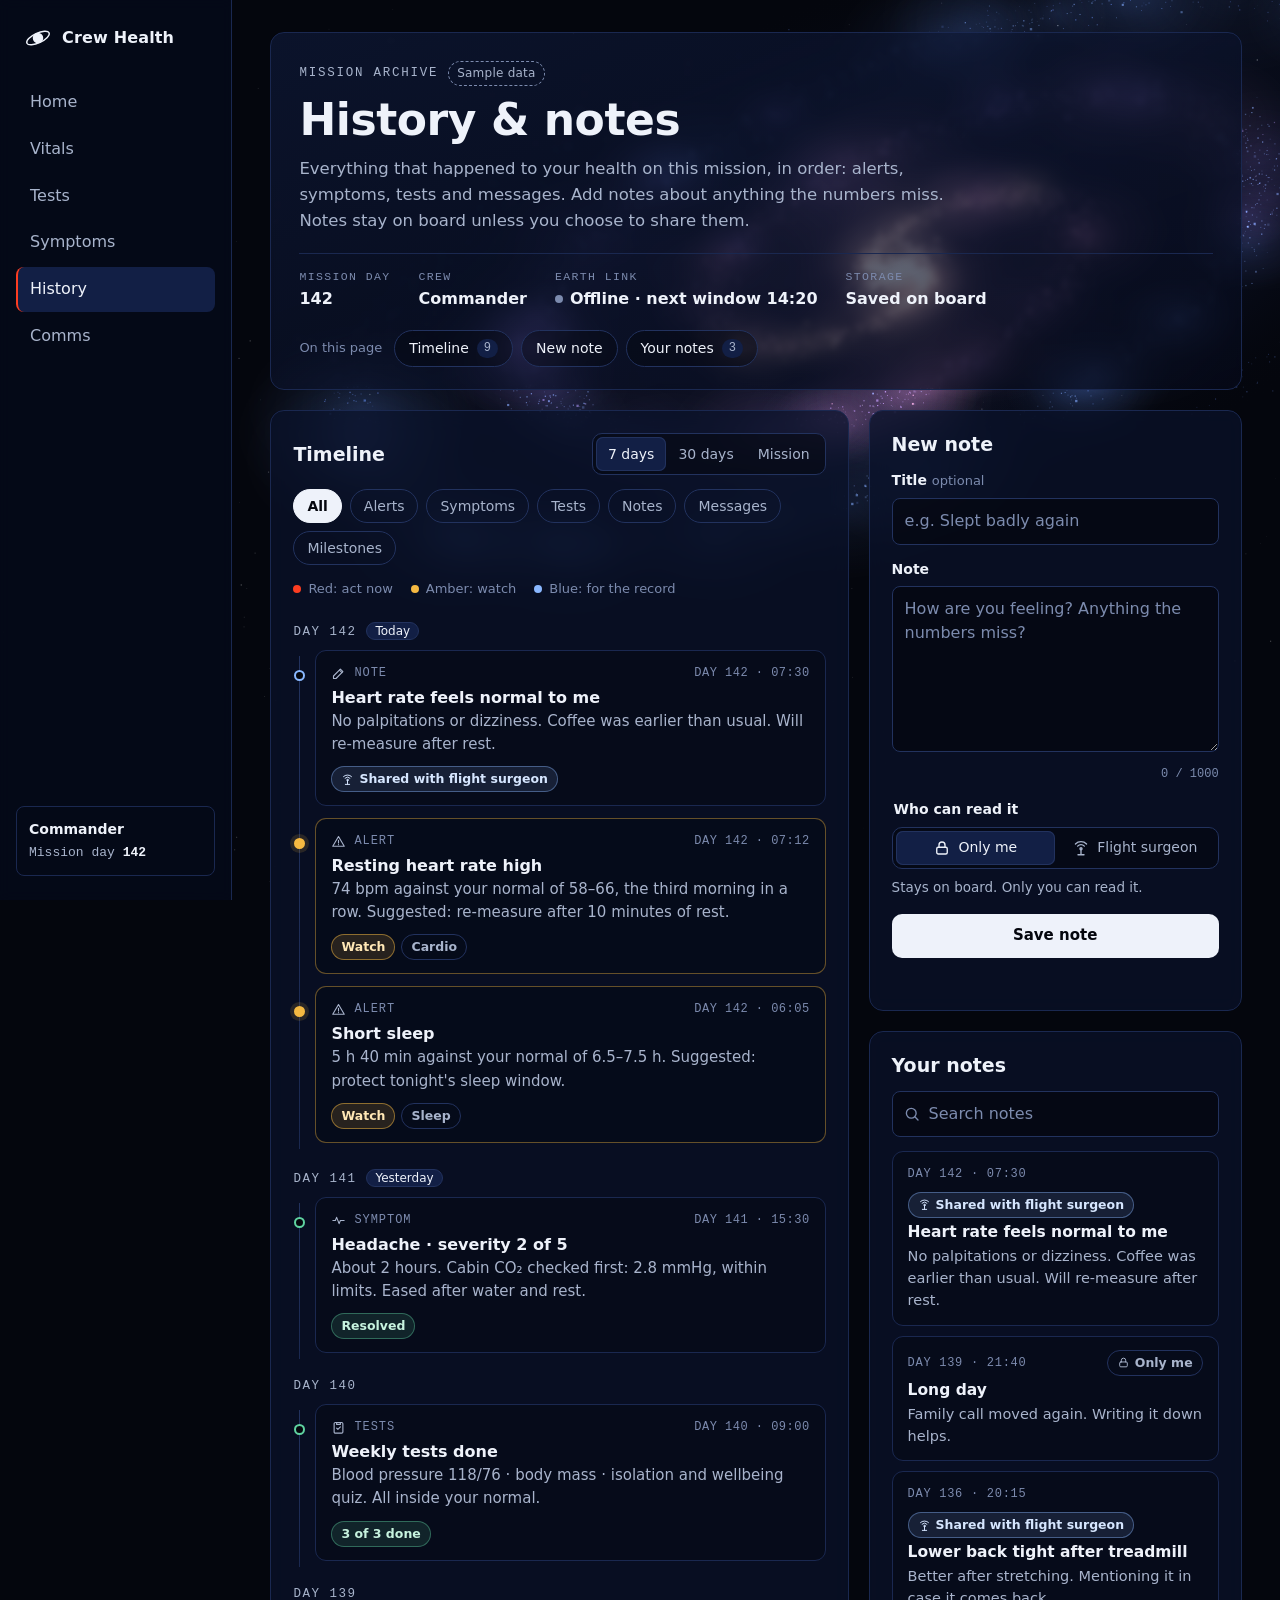
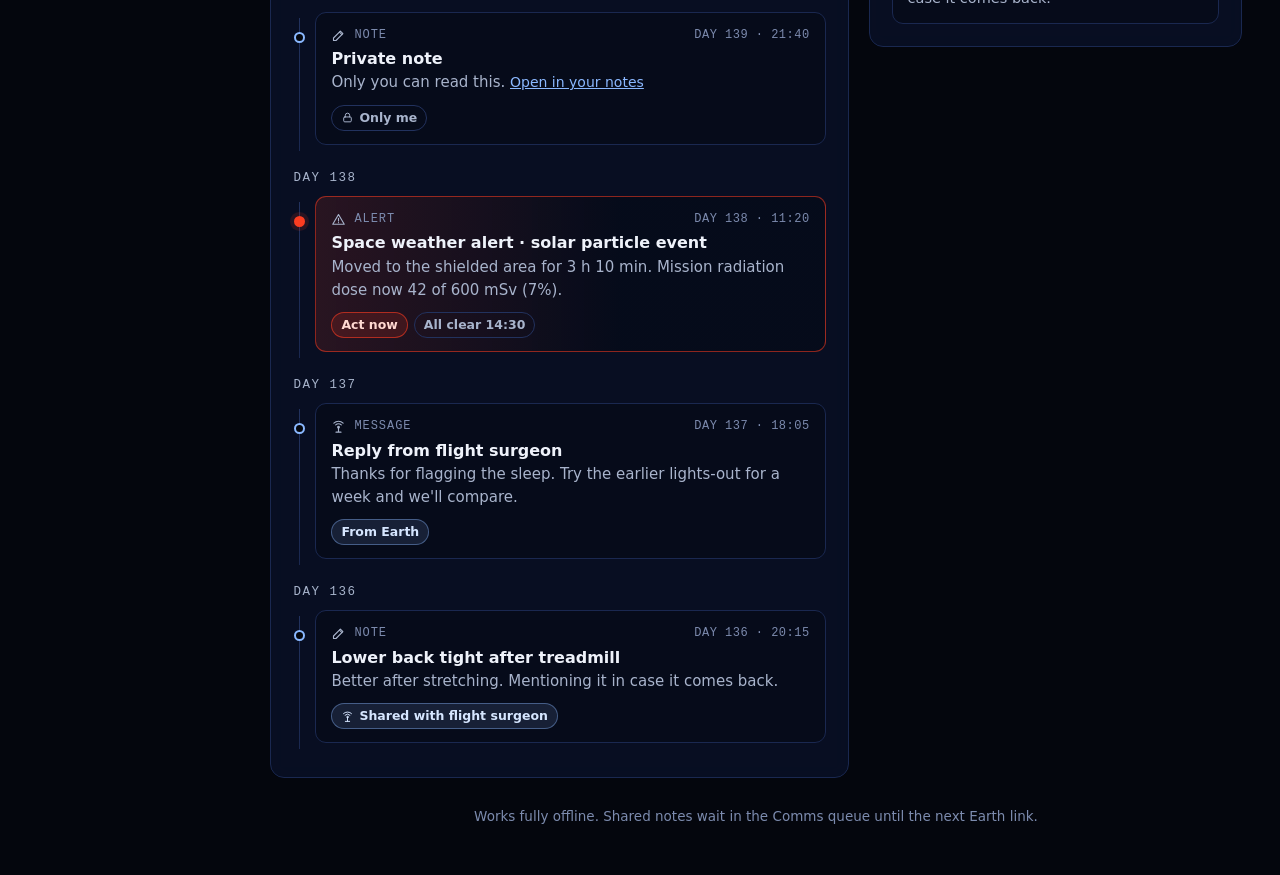
==== history.html @ 545f8b25 "Add History & Notes page with animated galaxy background - history.html/css/js: timeline grouped by " ====
<!doctype html>
<html lang="en">
<head>
  <meta charset="utf-8">
  <meta name="viewport" content="width=device-width, initial-scale=1">
  <title>History &amp; Notes · Crew Health</title>
  <meta name="description" content="Mission archive of alerts, symptoms, tests, messages and personal notes for one crew member.">
  <link rel="stylesheet" href="global.css">
  <link rel="stylesheet" href="history.css">
</head>
<body>
  <a class="skip-link" href="#main">Skip to content</a>

  <div class="shell">
    <!-- Side menu: matches the wireframe's left menu on every screen -->
    <aside class="sidebar" aria-label="App">
      <a class="brand" href="#" aria-label="Crew Health home">
        <span class="brand-mark" aria-hidden="true">
          <svg viewBox="0 0 32 32" width="28" height="28"><circle cx="16" cy="16" r="6" fill="currentColor"/><ellipse cx="16" cy="16" rx="14" ry="5.5" fill="none" stroke="currentColor" stroke-width="1.6" transform="rotate(-25 16 16)"/></svg>
        </span>
        <span class="brand-text">Crew Health</span>
      </a>
      <nav class="app-nav" aria-label="Main">
        <ul>
          <li><a href="#">Home</a></li>
          <li><a href="#">Vitals</a></li>
          <li><a href="#">Tests</a></li>
          <li><a href="#">Symptoms</a></li>
          <li><a href="#" aria-current="page">History</a></li>
          <li><a href="#">Comms</a></li>
        </ul>
      </nav>
      <div class="crew-card">
        <span class="crew-role">Commander</span>
        <span class="crew-day">Mission day <strong>142</strong></span>
      </div>
    </aside>

    <main id="main" class="main" tabindex="-1">
      <!-- Header -->
      <header class="hero">
        <p class="eyebrow">Mission archive <span class="sample-tag" title="Entries are examples until the NASA dataset is loaded">Sample data</span></p>
        <h1>History &amp; notes</h1>
        <p class="intro">Everything that happened to your health on this mission, in order: alerts, symptoms, tests and messages. Add notes about anything the numbers miss. Notes stay on board unless you choose to share them.</p>

        <dl class="mission-strip">
          <div><dt>Mission day</dt><dd>142</dd></div>
          <div><dt>Crew</dt><dd>Commander</dd></div>
          <div><dt>Earth link</dt><dd><span class="dot dot-off" aria-hidden="true"></span>Offline · next window 14:20</dd></div>
          <div><dt>Storage</dt><dd>Saved on board</dd></div>
        </dl>

        <nav class="toc" aria-label="On this page">
          <span class="toc-label">On this page</span>
          <a href="#timeline">Timeline <span class="count" id="toc-timeline-count">0</span></a>
          <a href="#new-note">New note</a>
          <a href="#notes">Your notes <span class="count" id="toc-notes-count">0</span></a>
        </nav>
      </header>

      <div class="layout">
        <!-- Timeline -->
        <section id="timeline" class="panel timeline-panel" aria-labelledby="timeline-title">
          <div class="panel-head">
            <h2 id="timeline-title">Timeline</h2>
            <div class="segmented" role="group" aria-label="Time range">
              <button type="button" data-range="7" aria-pressed="true">7 days</button>
              <button type="button" data-range="30" aria-pressed="false">30 days</button>
              <button type="button" data-range="all" aria-pressed="false">Mission</button>
            </div>
          </div>

          <div class="filters" role="group" aria-label="Show entry types">
            <button type="button" class="chip" data-type="all" aria-pressed="true">All</button>
            <button type="button" class="chip" data-type="alert" aria-pressed="false">Alerts</button>
            <button type="button" class="chip" data-type="symptom" aria-pressed="false">Symptoms</button>
            <button type="button" class="chip" data-type="test" aria-pressed="false">Tests</button>
            <button type="button" class="chip" data-type="note" aria-pressed="false">Notes</button>
            <button type="button" class="chip" data-type="message" aria-pressed="false">Messages</button>
            <button type="button" class="chip" data-type="milestone" aria-pressed="false">Milestones</button>
          </div>

          <p class="legend">
            <span><span class="dot dot-act" aria-hidden="true"></span>Red: act now</span>
            <span><span class="dot dot-watch" aria-hidden="true"></span>Amber: watch</span>
            <span><span class="dot dot-calm" aria-hidden="true"></span>Blue: for the record</span>
          </p>

          <p class="sr-only" aria-live="polite" id="timeline-status"></p>
          <div id="timeline-list" class="timeline"></div>
        </section>

        <div class="side-col">
          <!-- New note -->
          <section id="new-note" class="panel composer" aria-labelledby="new-note-title">
            <h2 id="new-note-title">New note</h2>
            <form id="note-form" novalidate>
              <label for="note-title" class="field-label">Title <span class="optional">optional</span></label>
              <input id="note-title" name="title" type="text" maxlength="80" autocomplete="off" placeholder="e.g. Slept badly again">

              <label for="note-body" class="field-label">Note</label>
              <textarea id="note-body" name="body" rows="6" maxlength="1000" required aria-describedby="note-count note-error" placeholder="How are you feeling? Anything the numbers miss?"></textarea>
              <div class="field-foot">
                <span id="note-error" class="field-error" role="alert"></span>
                <span id="note-count" class="char-count">0 / 1000</span>
              </div>

              <fieldset class="visibility">
                <legend class="field-label">Who can read it</legend>
                <div class="segmented segmented-wide">
                  <input type="radio" id="vis-private" name="vis" value="private" checked>
                  <label for="vis-private"><svg class="ico" aria-hidden="true" viewBox="0 0 24 24"><rect x="5" y="11" width="14" height="9" rx="2"/><path d="M8 11V8a4 4 0 0 1 8 0v3"/></svg>Only me</label>
                  <input type="radio" id="vis-surgeon" name="vis" value="surgeon">
                  <label for="vis-surgeon"><svg class="ico" aria-hidden="true" viewBox="0 0 24 24"><path d="M12 13v8M8 21h8"/><path d="M7.5 9.5a6.4 6.4 0 0 1 9 0M4.6 6.6a10.5 10.5 0 0 1 14.8 0"/><circle cx="12" cy="13" r="1.4"/></svg>Flight surgeon</label>
                </div>
                <p id="vis-help" class="help">Stays on board. Only you can read it.</p>
              </fieldset>

              <button type="submit" class="btn-primary">Save note</button>
              <p id="save-status" class="save-status" role="status" aria-live="polite"></p>
            </form>
          </section>

          <!-- Notes list -->
          <section id="notes" class="panel notes-panel" aria-labelledby="notes-title">
            <div class="panel-head">
              <h2 id="notes-title">Your notes</h2>
            </div>
            <label for="note-search" class="sr-only">Search notes</label>
            <div class="search">
              <svg class="ico" aria-hidden="true" viewBox="0 0 24 24"><circle cx="11" cy="11" r="6.5"/><path d="m20 20-4.2-4.2"/></svg>
              <input id="note-search" type="search" placeholder="Search notes" autocomplete="off">
            </div>
            <ul id="notes-list" class="notes-list"></ul>
          </section>
        </div>
      </div>

      <footer class="page-foot">
        <p>Works fully offline. Shared notes wait in the Comms queue until the next Earth link.</p>
      </footer>
    </main>
  </div>

  <script src="space-bg.js"></script>
  <script src="history.js"></script>
</body>
</html>
---- history.css ----
/* History & Notes — Crew Health Monitor
   Deep-space palette. Red = act now, amber = watch (team rule). System fonts so it works offline. */

:root {
  --bg: #04060d;
  --navy: #0a1230;
  --panel: #0d1734;
  --panel-2: #121f45;
  --line: #22325e;
  --line-soft: #1a2850;
  --text: #eef2fa;
  --muted: #a8b4cc;
  --faint: #7c8bae;
  --red: #fc3d21;
  --red-soft: rgba(252, 61, 33, 0.14);
  --amber: #f5b942;
  --amber-soft: rgba(245, 185, 66, 0.14);
  --green: #5fd3a1;
  --green-soft: rgba(95, 211, 161, 0.13);
  --blue: #8ab8ff;
  --blue-soft: rgba(138, 184, 255, 0.13);
  --focus: #ffffff;
  --radius: 14px;
  --radius-sm: 8px;
  --font: system-ui, -apple-system, "Segoe UI", Roboto, "Helvetica Neue", Arial, sans-serif;
  --mono: ui-monospace, "Cascadia Mono", "SF Mono", Menlo, Consolas, monospace;
  color-scheme: dark;
}

*, *::before, *::after { box-sizing: border-box; }

html { scroll-behavior: smooth; }
@media (prefers-reduced-motion: reduce) {
  html { scroll-behavior: auto; }
  *, *::before, *::after { transition: none !important; animation: none !important; }
}

body {
  margin: 0;
  background: var(--bg);
  color: var(--text);
  font-family: var(--font);
  font-size: 16px;
  line-height: 1.55;
  -webkit-font-smoothing: antialiased;
  min-height: 100vh;
}

/* Star field: fixed, faint, behind everything */
body::before {
  content: "";
  position: fixed;
  inset: 0;
  z-index: -1;
  pointer-events: none;
  background-image:
    radial-gradient(1px 1px at 12% 18%, rgba(255,255,255,.55), transparent 60%),
    radial-gradient(1px 1px at 28% 72%, rgba(255,255,255,.35), transparent 60%),
    radial-gradient(1.4px 1.4px at 44% 34%, rgba(255,255,255,.5), transparent 60%),
    radial-gradient(1px 1px at 61% 82%, rgba(255,255,255,.3), transparent 60%),
    radial-gradient(1px 1px at 73% 12%, rgba(255,255,255,.45), transparent 60%),
    radial-gradient(1.2px 1.2px at 86% 56%, rgba(255,255,255,.4), transparent 60%),
    radial-gradient(1px 1px at 93% 88%, rgba(255,255,255,.3), transparent 60%),
    radial-gradient(1px 1px at 6% 92%, rgba(255,255,255,.3), transparent 60%),
    radial-gradient(1200px 600px at 85% -10%, rgba(40, 70, 160, .28), transparent 70%),
    radial-gradient(900px 500px at -10% 110%, rgba(30, 50, 120, .25), transparent 70%);
  background-size: 420px 420px, 380px 380px, 520px 520px, 460px 460px, 340px 340px, 500px 500px, 440px 440px, 360px 360px, 100% 100%, 100% 100%;
}

/* Animated galaxy canvas from space-bg.js (the star field above is the no-JS fallback) */
.space-bg {
  position: fixed;
  inset: 0;
  z-index: -1;
  pointer-events: none;
  display: block;
}

a { color: var(--blue); }
h1, h2, h3 { line-height: 1.2; margin: 0; }
button, input, textarea { font: inherit; color: inherit; }

:focus-visible {
  outline: 2px solid var(--focus);
  outline-offset: 2px;
  border-radius: 6px;
}

.sr-only {
  position: absolute !important;
  width: 1px; height: 1px;
  overflow: hidden; clip: rect(0 0 0 0);
  white-space: nowrap; margin: -1px; padding: 0; border: 0;
}

.skip-link {
  position: absolute; left: 16px; top: -48px;
  background: var(--text); color: var(--bg);
  padding: 8px 14px; border-radius: var(--radius-sm);
  font-weight: 600; z-index: 10; text-decoration: none;
}
.skip-link:focus { top: 12px; }

.ico {
  width: 18px; height: 18px; flex: none;
  fill: none; stroke: currentColor; stroke-width: 1.8;
  stroke-linecap: round; stroke-linejoin: round;
}

/* ---------- Shell ---------- */
.shell {
  display: grid;
  grid-template-columns: 232px minmax(0, 1fr);
  min-height: 100vh;
}

.sidebar {
  position: sticky; top: 0;
  height: 100vh;
  display: flex; flex-direction: column; gap: 28px;
  padding: 24px 16px;
  background: rgba(6, 10, 26, .82);
  border-right: 1px solid var(--line-soft);
  backdrop-filter: blur(6px);
}

.brand {
  display: flex; align-items: center; gap: 10px;
  color: var(--text); text-decoration: none;
  font-weight: 700; letter-spacing: .01em;
  padding: 0 8px;
}
.brand-mark { color: var(--text); display: inline-flex; }

.app-nav ul { list-style: none; margin: 0; padding: 0; display: grid; gap: 2px; }
.app-nav a {
  display: block;
  padding: 10px 12px;
  border-radius: var(--radius-sm);
  color: var(--muted);
  text-decoration: none;
  font-weight: 500;
  border-left: 2px solid transparent;
}
.app-nav a:hover { color: var(--text); background: var(--panel); }
.app-nav a[aria-current="page"] {
  color: var(--text);
  background: var(--panel-2);
  border-left-color: var(--red);
}

.crew-card {
  margin-top: auto;
  display: grid; gap: 2px;
  padding: 12px;
  border: 1px solid var(--line-soft);
  border-radius: var(--radius-sm);
  font-size: 14px;
}
.crew-role { font-weight: 600; }
.crew-day { color: var(--muted); font-family: var(--mono); font-size: 13px; }
.crew-day strong { color: var(--text); font-weight: 600; }

/* ---------- Main ---------- */
.main {
  padding: 32px clamp(16px, 3vw, 40px) 48px;
  max-width: 1240px;
  width: 100%;
  outline: none;
}

.hero {
  position: relative;
  overflow: hidden;
  padding: 28px 28px 22px;
  border: 1px solid var(--line-soft);
  border-radius: var(--radius);
  background: linear-gradient(160deg, rgba(18, 31, 69, .55), rgba(6, 10, 26, .72));
  backdrop-filter: blur(3px);
}

.hero-orbit {
  position: absolute; right: -40px; top: -20px;
  width: 440px; max-width: 70%;
  pointer-events: none;
  opacity: .9;
}
.hero-orbit ellipse { fill: none; stroke: rgba(138, 184, 255, .22); stroke-width: 1; }
.hero-orbit ellipse + ellipse { stroke: rgba(138, 184, 255, .14); stroke-dasharray: 3 6; }
.hero-orbit .planet { fill: rgba(138, 184, 255, .16); stroke: rgba(138, 184, 255, .35); }
.hero-orbit .sat { fill: var(--red); }

.eyebrow {
  position: relative;
  margin: 0 0 8px;
  font-family: var(--mono);
  font-size: 12.5px;
  letter-spacing: .14em;
  text-transform: uppercase;
  color: var(--muted);
  display: flex; align-items: center; gap: 10px; flex-wrap: wrap;
}

.sample-tag {
  font-family: var(--font);
  letter-spacing: .02em;
  text-transform: none;
  font-size: 12px;
  padding: 2px 8px;
  border-radius: 999px;
  border: 1px dashed var(--faint);
  color: var(--muted);
}

.hero h1 {
  position: relative;
  font-size: clamp(30px, 4.2vw, 44px);
  font-weight: 700;
  letter-spacing: -0.01em;
}

.intro {
  position: relative;
  max-width: 62ch;
  margin: 10px 0 20px;
  color: var(--muted);
  font-size: 16.5px;
}

.mission-strip {
  position: relative;
  display: flex; flex-wrap: wrap; gap: 10px 28px;
  margin: 0 0 18px;
  padding: 14px 0 0;
  border-top: 1px solid var(--line-soft);
}
.mission-strip div { display: grid; gap: 1px; }
.mission-strip dt {
  font-family: var(--mono);
  font-size: 11.5px;
  letter-spacing: .12em;
  text-transform: uppercase;
  color: var(--faint);
}
.mission-strip dd { margin: 0; font-weight: 600; display: flex; align-items: center; gap: 7px; }

.toc {
  position: relative;
  display: flex; flex-wrap: wrap; align-items: center; gap: 8px;
}
.toc-label {
  font-size: 13px; color: var(--faint); margin-right: 4px;
}
.toc a {
  display: inline-flex; align-items: center; gap: 8px;
  padding: 7px 14px;
  border-radius: 999px;
  border: 1px solid var(--line);
  background: rgba(4, 6, 13, .4);
  color: var(--text);
  text-decoration: none;
  font-size: 14px; font-weight: 500;
}
.toc a:hover { border-color: var(--muted); }
.count {
  font-family: var(--mono);
  font-size: 12px;
  color: var(--muted);
  background: var(--panel-2);
  border-radius: 999px;
  padding: 0 7px;
}

/* ---------- Layout ---------- */
.layout {
  display: grid;
  grid-template-columns: minmax(0, 1.55fr) minmax(300px, 1fr);
  gap: 20px;
  margin-top: 20px;
  align-items: start;
}
.side-col { display: grid; gap: 20px; }

.panel {
  background: rgba(10, 18, 42, .74);
  border: 1px solid var(--line-soft);
  border-radius: var(--radius);
  padding: 22px;
  backdrop-filter: blur(10px);
  scroll-margin-top: 20px;
}
.panel h2 { font-size: 19px; font-weight: 650; }
.panel-head {
  display: flex; align-items: center; justify-content: space-between; gap: 12px;
  flex-wrap: wrap;
  margin-bottom: 14px;
}

/* Segmented control (buttons and radios share the look) */
.segmented {
  display: inline-flex;
  padding: 3px;
  border: 1px solid var(--line);
  border-radius: 10px;
  background: rgba(4, 6, 13, .5);
}
.segmented button,
.segmented label {
  display: inline-flex; align-items: center; justify-content: center; gap: 7px;
  min-height: 34px;
  padding: 6px 12px;
  border: 0;
  border-radius: 7px;
  background: transparent;
  color: var(--muted);
  font-size: 14px; font-weight: 500;
  cursor: pointer;
  white-space: nowrap;
}
.segmented button:hover,
.segmented label:hover { color: var(--text); }
.segmented button[aria-pressed="true"],
.segmented input:checked + label {
  background: var(--panel-2);
  color: var(--text);
  box-shadow: inset 0 0 0 1px var(--line);
}
.segmented input { position: absolute; opacity: 0; width: 1px; height: 1px; }
.segmented input:focus-visible + label { outline: 2px solid var(--focus); outline-offset: 1px; }
.segmented-wide { display: flex; }
.segmented-wide label { flex: 1; }

/* Filters */
.filters { display: flex; flex-wrap: wrap; gap: 8px; }
.chip {
  min-height: 34px;
  padding: 5px 13px;
  border-radius: 999px;
  border: 1px solid var(--line);
  background: transparent;
  color: var(--muted);
  font-size: 14px;
  cursor: pointer;
}
.chip:hover { color: var(--text); border-color: var(--muted); }
.chip[aria-pressed="true"] {
  color: var(--bg);
  background: var(--text);
  border-color: var(--text);
  font-weight: 600;
}

.legend {
  display: flex; flex-wrap: wrap; gap: 6px 18px;
  margin: 14px 0 6px;
  font-size: 13px;
  color: var(--faint);
}
.legend > span { display: inline-flex; align-items: center; gap: 7px; }

.dot { width: 8px; height: 8px; border-radius: 50%; display: inline-block; flex: none; }
.dot-act { background: var(--red); }
.dot-watch { background: var(--amber); }
.dot-calm { background: var(--blue); }
.dot-off { background: var(--faint); }

/* ---------- Timeline ---------- */
.timeline { margin-top: 8px; }

.day-group { position: relative; padding-top: 14px; }
.day-head {
  display: flex; align-items: baseline; gap: 10px;
  margin: 0 0 10px;
  font-family: var(--mono);
  font-size: 12.5px;
  letter-spacing: .12em;
  text-transform: uppercase;
  color: var(--muted);
  font-weight: 500;
}
.day-head .today {
  font-family: var(--font);
  text-transform: none; letter-spacing: 0;
  font-size: 12px;
  color: var(--text);
  background: var(--panel-2);
  border: 1px solid var(--line);
  padding: 1px 8px; border-radius: 999px;
}

.entries { list-style: none; margin: 0; padding: 0 0 0 22px; position: relative; }
.entries::before {
  content: ""; position: absolute;
  left: 6px; top: 6px; bottom: 6px;
  width: 1px;
  background: linear-gradient(var(--line), var(--line-soft));
}

.entry { position: relative; padding-bottom: 12px; }
.entry::before {
  content: ""; position: absolute;
  left: -21px; top: 20px;
  width: 11px; height: 11px; border-radius: 50%;
  background: var(--bg);
  border: 2px solid var(--blue);
}
.entry[data-tone="act"]::before { border-color: var(--red); background: var(--red); box-shadow: 0 0 0 4px var(--red-soft); }
.entry[data-tone="watch"]::before { border-color: var(--amber); background: var(--amber); box-shadow: 0 0 0 4px var(--amber-soft); }
.entry[data-tone="done"]::before { border-color: var(--green); }
.entry[data-tone="milestone"]::before { border-color: var(--text); background: var(--text); }

.entry-card {
  padding: 13px 15px;
  border: 1px solid var(--line-soft);
  border-radius: 11px;
  background: rgba(4, 6, 13, .35);
}
.entry[data-tone="act"] .entry-card { border-color: rgba(252, 61, 33, .55); background: linear-gradient(90deg, var(--red-soft), rgba(4,6,13,.35) 60%); }
.entry[data-tone="watch"] .entry-card { border-color: rgba(245, 185, 66, .4); }

.entry-meta {
  display: flex; align-items: center; gap: 8px; flex-wrap: wrap;
  font-family: var(--mono);
  font-size: 12px;
  letter-spacing: .08em;
  text-transform: uppercase;
  color: var(--faint);
}
.entry-meta .ico { width: 15px; height: 15px; color: var(--muted); }
.entry-meta time { margin-left: auto; letter-spacing: .04em; }

.entry h3 { font-size: 16px; font-weight: 600; margin: 5px 0 3px; }
.entry p { margin: 0; color: var(--muted); font-size: 15px; }
.entry .entry-link { font-size: 14px; }

.badges { display: flex; flex-wrap: wrap; gap: 6px; margin-top: 10px; }
.badge {
  display: inline-flex; align-items: center; gap: 5px;
  font-size: 12.5px; font-weight: 600;
  padding: 2px 9px;
  border-radius: 999px;
  border: 1px solid var(--line);
  color: var(--muted);
  line-height: 1.6;
}
.badge .ico { width: 13px; height: 13px; }
.badge-act { color: #ffd9d2; background: var(--red-soft); border-color: rgba(252,61,33,.6); }
.badge-watch { color: #ffe7b5; background: var(--amber-soft); border-color: rgba(245,185,66,.5); }
.badge-done { color: #c7f3df; background: var(--green-soft); border-color: rgba(95,211,161,.4); }
.badge-info { color: #d6e6ff; background: var(--blue-soft); border-color: rgba(138,184,255,.4); }

.empty {
  padding: 28px 16px;
  text-align: center;
  color: var(--muted);
  border: 1px dashed var(--line);
  border-radius: 11px;
  margin-top: 12px;
}

.reveal { animation: reveal .5s ease-out; }
@keyframes reveal { from { opacity: 0; transform: translateY(-4px); } to { opacity: 1; transform: none; } }

/* ---------- Composer ---------- */
.composer h2 { margin-bottom: 14px; }
.field-label {
  display: block;
  font-size: 14px; font-weight: 600;
  margin: 0 0 6px;
}
.optional { font-weight: 400; color: var(--faint); font-size: 13px; }

.composer input[type="text"],
.composer textarea,
.search input {
  width: 100%;
  background: rgba(4, 6, 13, .6);
  border: 1px solid var(--line);
  border-radius: var(--radius-sm);
  padding: 10px 12px;
  color: var(--text);
}
.composer input[type="text"] { margin-bottom: 14px; }
.composer textarea { resize: vertical; min-height: 130px; line-height: 1.5; }
.composer input::placeholder,
.composer textarea::placeholder,
.search input::placeholder { color: var(--faint); }
.composer input:focus,
.composer textarea:focus,
.search input:focus { border-color: var(--muted); }
.composer textarea[aria-invalid="true"] { border-color: var(--red); }

.field-foot { display: flex; justify-content: space-between; gap: 10px; margin: 5px 0 14px; min-height: 20px; }
.char-count { font-family: var(--mono); font-size: 12px; color: var(--faint); margin-left: auto; }
.field-error { font-size: 13px; color: #ffb4a6; }

.visibility { border: 0; padding: 0; margin: 0 0 16px; }
.help { margin: 8px 0 0; font-size: 13.5px; color: var(--muted); }

.btn-primary {
  width: 100%;
  min-height: 44px;
  border: 0;
  border-radius: 10px;
  background: var(--text);
  color: var(--bg);
  font-weight: 700;
  font-size: 15px;
  cursor: pointer;
}
.btn-primary:hover { background: #ffffff; box-shadow: 0 0 0 4px rgba(255,255,255,.08); }

.save-status { margin: 10px 0 0; font-size: 13.5px; color: #c7f3df; min-height: 20px; }

/* ---------- Notes ---------- */
.search {
  position: relative;
  margin-bottom: 14px;
}
.search .ico { position: absolute; left: 11px; top: 50%; transform: translateY(-50%); color: var(--faint); }
.search input { padding-left: 36px; }

.notes-list { list-style: none; margin: 0; padding: 0; display: grid; gap: 10px; }
.note {
  padding: 13px 15px;
  border: 1px solid var(--line-soft);
  border-radius: 11px;
  background: rgba(4, 6, 13, .35);
  scroll-margin-top: 20px;
}
.note:target, .note.flash { border-color: var(--muted); }
.note-meta {
  display: flex; align-items: center; justify-content: space-between; gap: 8px; flex-wrap: wrap;
  font-family: var(--mono);
  font-size: 12px; letter-spacing: .06em;
  color: var(--faint);
  text-transform: uppercase;
}
.note h3 { font-size: 15.5px; font-weight: 600; margin: 5px 0 3px; }
.note p { margin: 0; color: var(--muted); font-size: 14.5px; white-space: pre-line; overflow-wrap: anywhere; }
.note .badge { text-transform: none; letter-spacing: 0; font-family: var(--font); }

.page-foot {
  margin-top: 28px;
  color: var(--faint);
  font-size: 13.5px;
  text-align: center;
}
.page-foot p { margin: 0; }

/* ---------- Responsive ---------- */
@media (max-width: 1080px) {
  .layout { grid-template-columns: minmax(0, 1fr); }
  .side-col { grid-template-columns: repeat(2, minmax(0, 1fr)); align-items: start; }
}

@media (max-width: 860px) {
  .shell { grid-template-columns: minmax(0, 1fr); }
  .sidebar {
    position: sticky; top: 0; z-index: 5;
    height: auto;
    flex-direction: row; align-items: center; gap: 12px;
    padding: 10px 16px;
    border-right: 0;
    border-bottom: 1px solid var(--line-soft);
  }
  .brand { padding: 0; }
  .brand-text { display: none; }
  .app-nav { min-width: 0; flex: 1; overflow-x: auto; scrollbar-width: none; }
  .app-nav::-webkit-scrollbar { display: none; }
  .app-nav ul { display: flex; gap: 4px; }
  .app-nav a { padding: 8px 12px; white-space: nowrap; border-left: 0; border-bottom: 2px solid transparent; border-radius: 6px 6px 0 0; }
  .app-nav a[aria-current="page"] { border-bottom-color: var(--red); }
  .crew-card { display: none; }
  .main { padding-top: 20px; }
  .panel, .note { scroll-margin-top: 72px; }
}

@media (max-width: 640px) {
  .side-col { grid-template-columns: minmax(0, 1fr); }
  .hero { padding: 22px 18px 18px; }
  .hero-orbit { max-width: 95%; right: -120px; top: -40px; opacity: .55; }
  .panel { padding: 18px 16px; }
  .panel-head { align-items: flex-start; }
  .segmented:not(.segmented-wide) { width: 100%; }
  .segmented:not(.segmented-wide) button { flex: 1; }
  .entries { padding-left: 18px; }
  .entry::before { left: -17px; }
  .entries::before { left: 5px; }
}
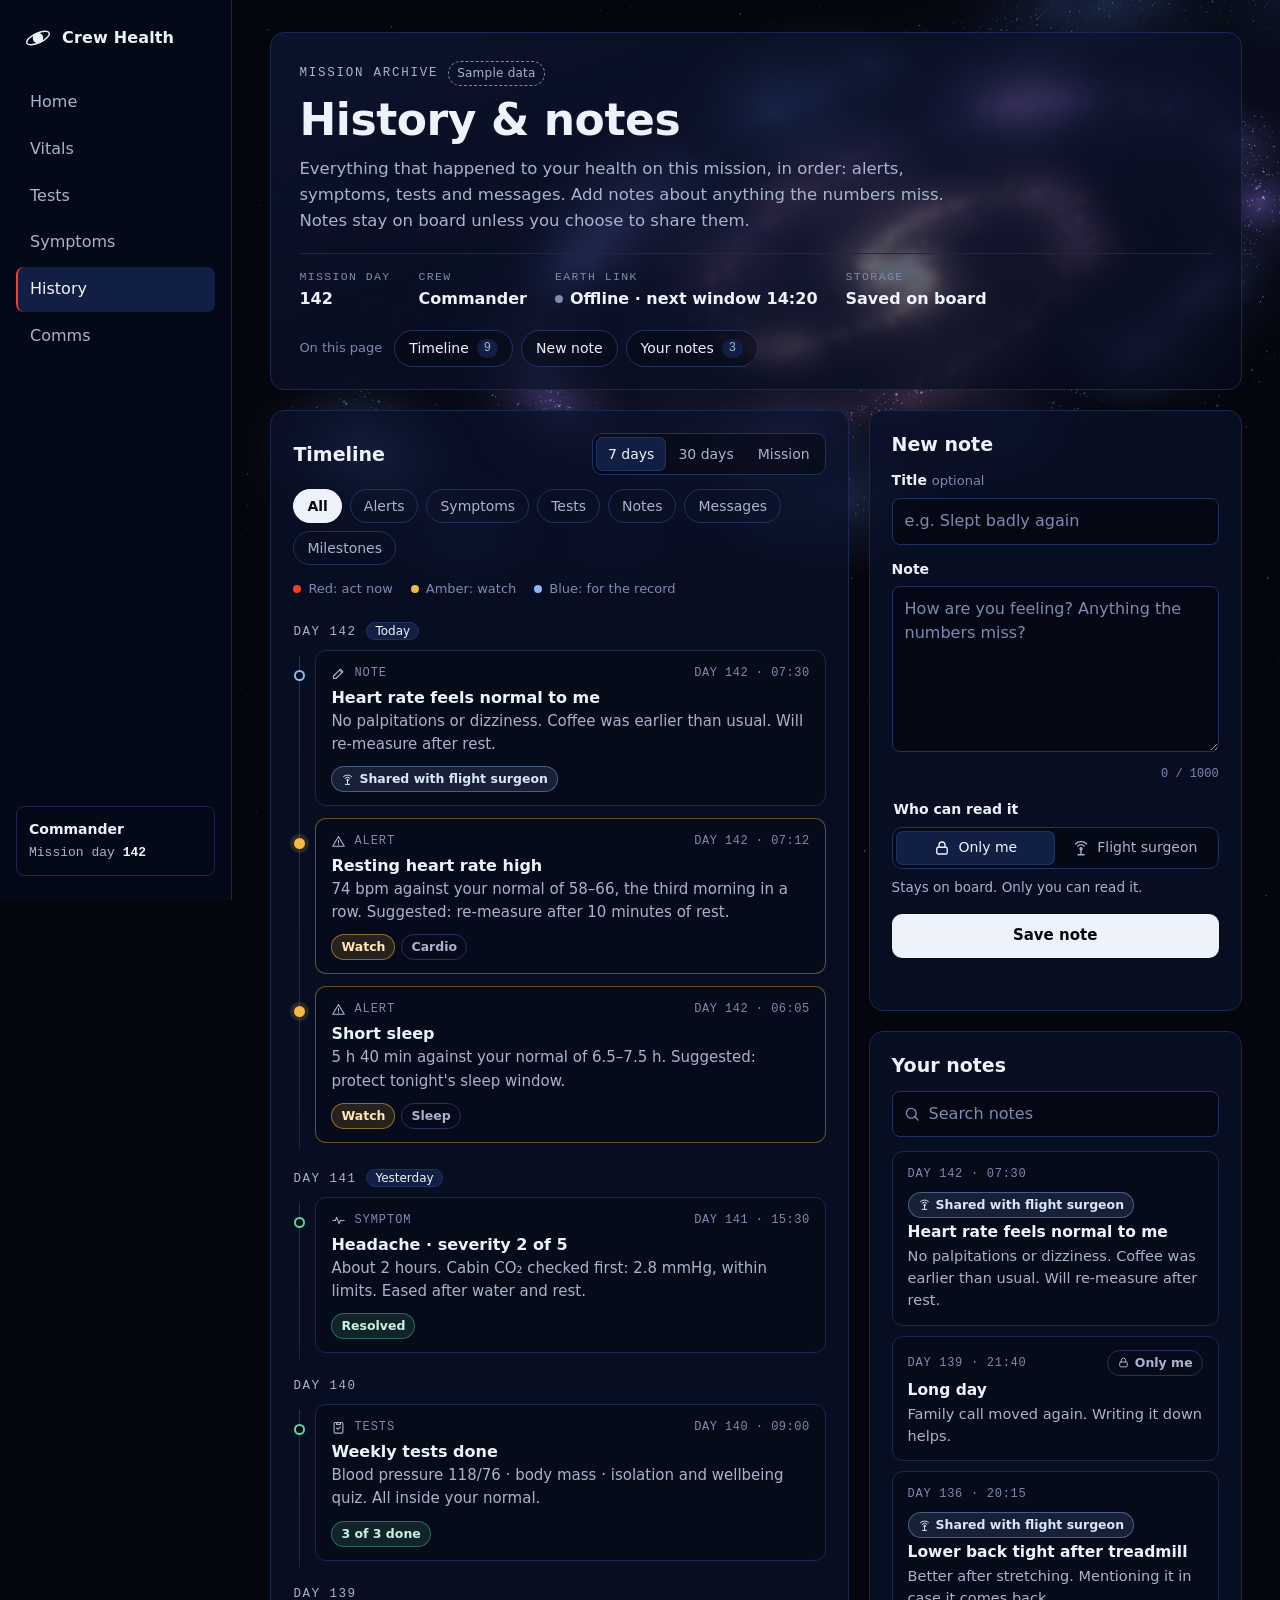
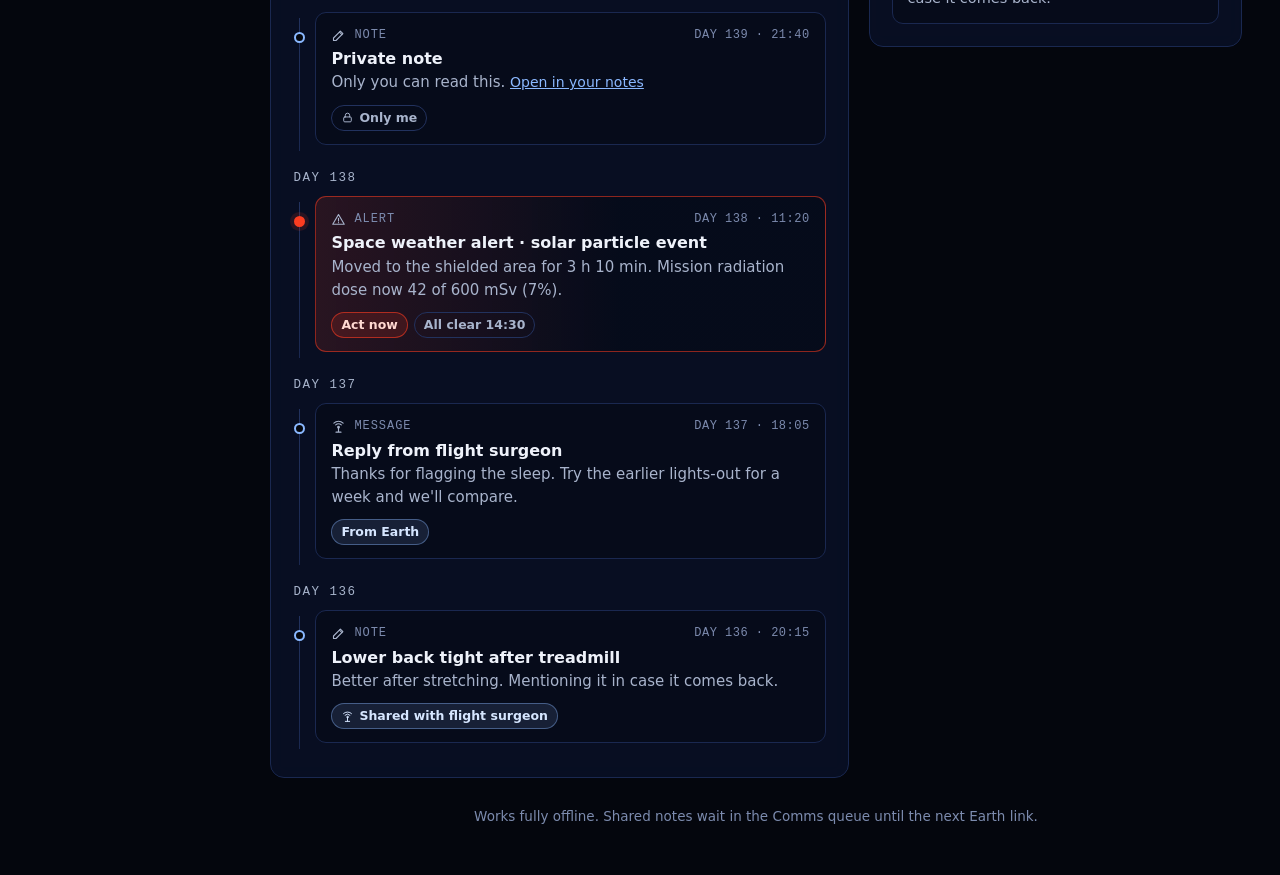
==== commit 346e5593: "Merge Sehun into main: dark galaxy theme becomes css/global.css Agreed with Harsh: keep Sehun's them" ====
--- a/history.html
+++ b/history.html
@@ -5,7 +5,7 @@
   <meta name="viewport" content="width=device-width, initial-scale=1">
   <title>History &amp; Notes · Crew Health</title>
   <meta name="description" content="Mission archive of alerts, symptoms, tests, messages and personal notes for one crew member.">
-  <link rel="stylesheet" href="global.css">
+  <link rel="stylesheet" href="css/global.css">
   <link rel="stylesheet" href="history.css">
 </head>
 <body>
--- a/css/global.css
+++ b/css/global.css
@@ -0,0 +1,456 @@
+/* =====================================================================
+   Crew Health Monitor — shared styles for every page
+   Deep-space look: midnight navy, white text, red = act now, amber = watch.
+   System fonts only, so pages work offline.
+
+   Every page needs:
+     <link rel="stylesheet" href="css/global.css">
+     <script src="space-bg.js"></script>   (animated galaxy; optional)
+   Start new pages from template.html.
+   ===================================================================== */
+
+/* ---------- Design tokens ---------- */
+:root {
+  --bg: #04060d;
+  --navy: #0a1230;
+  --panel: #0d1734;
+  --panel-2: #121f45;
+  --line: #22325e;
+  --line-soft: #1a2850;
+  --text: #eef2fa;
+  --muted: #a8b4cc;
+  --faint: #7c8bae;
+  --red: #fc3d21;
+  --red-soft: rgba(252, 61, 33, 0.14);
+  --amber: #f5b942;
+  --amber-soft: rgba(245, 185, 66, 0.14);
+  --green: #5fd3a1;
+  --green-soft: rgba(95, 211, 161, 0.13);
+  --blue: #8ab8ff;
+  --blue-soft: rgba(138, 184, 255, 0.13);
+  --focus: #ffffff;
+  --radius: 14px;
+  --radius-sm: 8px;
+  --font: system-ui, -apple-system, "Segoe UI", Roboto, "Helvetica Neue", Arial, sans-serif;
+  --mono: ui-monospace, "Cascadia Mono", "SF Mono", Menlo, Consolas, monospace;
+  color-scheme: dark;
+}
+
+/* ---------- Base ---------- */
+*, *::before, *::after { box-sizing: border-box; }
+
+html { scroll-behavior: smooth; }
+@media (prefers-reduced-motion: reduce) {
+  html { scroll-behavior: auto; }
+  *, *::before, *::after { transition: none !important; animation: none !important; }
+}
+
+body {
+  margin: 0;
+  background: var(--bg);
+  color: var(--text);
+  font-family: var(--font);
+  font-size: 16px;
+  line-height: 1.55;
+  -webkit-font-smoothing: antialiased;
+  min-height: 100vh;
+}
+
+/* ---------- Galaxy background ----------
+   space-bg.js draws an animated spiral galaxy into canvas.space-bg.
+   The star field on body::before is the fallback when JavaScript is off. */
+body::before {
+  content: "";
+  position: fixed;
+  inset: 0;
+  z-index: -1;
+  pointer-events: none;
+  background-image:
+    radial-gradient(1px 1px at 12% 18%, rgba(255,255,255,.55), transparent 60%),
+    radial-gradient(1px 1px at 28% 72%, rgba(255,255,255,.35), transparent 60%),
+    radial-gradient(1.4px 1.4px at 44% 34%, rgba(255,255,255,.5), transparent 60%),
+    radial-gradient(1px 1px at 61% 82%, rgba(255,255,255,.3), transparent 60%),
+    radial-gradient(1px 1px at 73% 12%, rgba(255,255,255,.45), transparent 60%),
+    radial-gradient(1.2px 1.2px at 86% 56%, rgba(255,255,255,.4), transparent 60%),
+    radial-gradient(1px 1px at 93% 88%, rgba(255,255,255,.3), transparent 60%),
+    radial-gradient(1px 1px at 6% 92%, rgba(255,255,255,.3), transparent 60%),
+    radial-gradient(1200px 600px at 85% -10%, rgba(40, 70, 160, .28), transparent 70%),
+    radial-gradient(900px 500px at -10% 110%, rgba(30, 50, 120, .25), transparent 70%);
+  background-size: 420px 420px, 380px 380px, 520px 520px, 460px 460px, 340px 340px, 500px 500px, 440px 440px, 360px 360px, 100% 100%, 100% 100%;
+}
+
+.space-bg {
+  position: fixed;
+  inset: 0;
+  z-index: -1;
+  pointer-events: none;
+  display: block;
+}
+
+/* ---------- Text, links, focus ---------- */
+a { color: var(--blue); }
+h1, h2, h3 { line-height: 1.2; margin: 0; }
+button, input, textarea, select { font: inherit; color: inherit; }
+
+:focus-visible {
+  outline: 2px solid var(--focus);
+  outline-offset: 2px;
+  border-radius: 6px;
+}
+
+.sr-only {
+  position: absolute !important;
+  width: 1px; height: 1px;
+  overflow: hidden; clip: rect(0 0 0 0);
+  white-space: nowrap; margin: -1px; padding: 0; border: 0;
+}
+
+.skip-link {
+  position: absolute; left: 16px; top: -48px;
+  background: var(--text); color: var(--bg);
+  padding: 8px 14px; border-radius: var(--radius-sm);
+  font-weight: 600; z-index: 10; text-decoration: none;
+}
+.skip-link:focus { top: 12px; }
+
+.ico {
+  width: 18px; height: 18px; flex: none;
+  fill: none; stroke: currentColor; stroke-width: 1.8;
+  stroke-linecap: round; stroke-linejoin: round;
+}
+
+/* ---------- App shell: side menu + main area ---------- */
+.shell {
+  display: grid;
+  grid-template-columns: 232px minmax(0, 1fr);
+  min-height: 100vh;
+}
+
+.sidebar {
+  position: sticky; top: 0;
+  height: 100vh;
+  display: flex; flex-direction: column; gap: 28px;
+  padding: 24px 16px;
+  background: rgba(6, 10, 26, .82);
+  border-right: 1px solid var(--line-soft);
+  backdrop-filter: blur(6px);
+}
+
+.brand {
+  display: flex; align-items: center; gap: 10px;
+  color: var(--text); text-decoration: none;
+  font-weight: 700; letter-spacing: .01em;
+  padding: 0 8px;
+}
+.brand-mark { color: var(--text); display: inline-flex; }
+
+.app-nav ul { list-style: none; margin: 0; padding: 0; display: grid; gap: 2px; }
+.app-nav a {
+  display: block;
+  padding: 10px 12px;
+  border-radius: var(--radius-sm);
+  color: var(--muted);
+  text-decoration: none;
+  font-weight: 500;
+  border-left: 2px solid transparent;
+}
+.app-nav a:hover { color: var(--text); background: var(--panel); }
+.app-nav a[aria-current="page"] {
+  color: var(--text);
+  background: var(--panel-2);
+  border-left-color: var(--red);
+}
+
+.crew-card {
+  margin-top: auto;
+  display: grid; gap: 2px;
+  padding: 12px;
+  border: 1px solid var(--line-soft);
+  border-radius: var(--radius-sm);
+  font-size: 14px;
+}
+.crew-role { font-weight: 600; }
+.crew-day { color: var(--muted); font-family: var(--mono); font-size: 13px; }
+.crew-day strong { color: var(--text); font-weight: 600; }
+
+.main {
+  padding: 32px clamp(16px, 3vw, 40px) 48px;
+  max-width: 1240px;
+  width: 100%;
+  outline: none;
+}
+
+/* ---------- Page header (hero) ---------- */
+.hero {
+  position: relative;
+  overflow: hidden;
+  padding: 28px 28px 22px;
+  border: 1px solid var(--line-soft);
+  border-radius: var(--radius);
+  background: linear-gradient(160deg, rgba(18, 31, 69, .55), rgba(6, 10, 26, .72));
+  backdrop-filter: blur(3px);
+}
+
+.eyebrow {
+  position: relative;
+  margin: 0 0 8px;
+  font-family: var(--mono);
+  font-size: 12.5px;
+  letter-spacing: .14em;
+  text-transform: uppercase;
+  color: var(--muted);
+  display: flex; align-items: center; gap: 10px; flex-wrap: wrap;
+}
+
+.sample-tag {
+  font-family: var(--font);
+  letter-spacing: .02em;
+  text-transform: none;
+  font-size: 12px;
+  padding: 2px 8px;
+  border-radius: 999px;
+  border: 1px dashed var(--faint);
+  color: var(--muted);
+}
+
+.hero h1 {
+  position: relative;
+  font-size: clamp(30px, 4.2vw, 44px);
+  font-weight: 700;
+  letter-spacing: -0.01em;
+}
+
+.intro {
+  position: relative;
+  max-width: 62ch;
+  margin: 10px 0 20px;
+  color: var(--muted);
+  font-size: 16.5px;
+}
+
+.mission-strip {
+  position: relative;
+  display: flex; flex-wrap: wrap; gap: 10px 28px;
+  margin: 0 0 18px;
+  padding: 14px 0 0;
+  border-top: 1px solid var(--line-soft);
+}
+.mission-strip div { display: grid; gap: 1px; }
+.mission-strip dt {
+  font-family: var(--mono);
+  font-size: 11.5px;
+  letter-spacing: .12em;
+  text-transform: uppercase;
+  color: var(--faint);
+}
+.mission-strip dd { margin: 0; font-weight: 600; display: flex; align-items: center; gap: 7px; }
+
+/* "On this page" jump links */
+.toc {
+  position: relative;
+  display: flex; flex-wrap: wrap; align-items: center; gap: 8px;
+}
+.toc-label { font-size: 13px; color: var(--faint); margin-right: 4px; }
+.toc a {
+  display: inline-flex; align-items: center; gap: 8px;
+  padding: 7px 14px;
+  border-radius: 999px;
+  border: 1px solid var(--line);
+  background: rgba(4, 6, 13, .4);
+  color: var(--text);
+  text-decoration: none;
+  font-size: 14px; font-weight: 500;
+}
+.toc a:hover { border-color: var(--muted); }
+.count {
+  font-family: var(--mono);
+  font-size: 12px;
+  color: var(--muted);
+  background: var(--panel-2);
+  border-radius: 999px;
+  padding: 0 7px;
+}
+
+/* ---------- Panels (glass cards) ---------- */
+.panel {
+  background: rgba(10, 18, 42, .74);
+  border: 1px solid var(--line-soft);
+  border-radius: var(--radius);
+  padding: 22px;
+  backdrop-filter: blur(10px);
+  scroll-margin-top: 20px;
+}
+.panel h2 { font-size: 19px; font-weight: 650; }
+.panel-head {
+  display: flex; align-items: center; justify-content: space-between; gap: 12px;
+  flex-wrap: wrap;
+  margin-bottom: 14px;
+}
+
+/* ---------- Controls ---------- */
+/* Segmented control: works with <button aria-pressed> or radio + label */
+.segmented {
+  display: inline-flex;
+  padding: 3px;
+  border: 1px solid var(--line);
+  border-radius: 10px;
+  background: rgba(4, 6, 13, .5);
+}
+.segmented button,
+.segmented label {
+  display: inline-flex; align-items: center; justify-content: center; gap: 7px;
+  min-height: 34px;
+  padding: 6px 12px;
+  border: 0;
+  border-radius: 7px;
+  background: transparent;
+  color: var(--muted);
+  font-size: 14px; font-weight: 500;
+  cursor: pointer;
+  white-space: nowrap;
+}
+.segmented button:hover,
+.segmented label:hover { color: var(--text); }
+.segmented button[aria-pressed="true"],
+.segmented input:checked + label {
+  background: var(--panel-2);
+  color: var(--text);
+  box-shadow: inset 0 0 0 1px var(--line);
+}
+.segmented input { position: absolute; opacity: 0; width: 1px; height: 1px; }
+.segmented input:focus-visible + label { outline: 2px solid var(--focus); outline-offset: 1px; }
+.segmented-wide { display: flex; }
+.segmented-wide label { flex: 1; }
+
+/* Filter chips: <button class="chip" aria-pressed> */
+.chip {
+  min-height: 34px;
+  padding: 5px 13px;
+  border-radius: 999px;
+  border: 1px solid var(--line);
+  background: transparent;
+  color: var(--muted);
+  font-size: 14px;
+  cursor: pointer;
+}
+.chip:hover { color: var(--text); border-color: var(--muted); }
+.chip[aria-pressed="true"] {
+  color: var(--bg);
+  background: var(--text);
+  border-color: var(--text);
+  font-weight: 600;
+}
+
+.btn-primary {
+  width: 100%;
+  min-height: 44px;
+  border: 0;
+  border-radius: 10px;
+  background: var(--text);
+  color: var(--bg);
+  font-weight: 700;
+  font-size: 15px;
+  cursor: pointer;
+}
+.btn-primary:hover { background: #ffffff; box-shadow: 0 0 0 4px rgba(255,255,255,.08); }
+
+/* Emergency button: the one place red fills a control */
+.btn-emergency {
+  min-height: 40px;
+  padding: 8px 16px;
+  border: 1px solid var(--red);
+  border-radius: 10px;
+  background: var(--red-soft);
+  color: #ffd9d2;
+  font-weight: 700;
+  cursor: pointer;
+}
+.btn-emergency:hover { background: var(--red); color: #fff; }
+
+/* Form fields */
+.field-label { display: block; font-size: 14px; font-weight: 600; margin: 0 0 6px; }
+.optional { font-weight: 400; color: var(--faint); font-size: 13px; }
+.input,
+input[type="text"].input,
+textarea.input {
+  width: 100%;
+  background: rgba(4, 6, 13, .6);
+  border: 1px solid var(--line);
+  border-radius: var(--radius-sm);
+  padding: 10px 12px;
+  color: var(--text);
+}
+.input::placeholder { color: var(--faint); }
+.input:focus { border-color: var(--muted); }
+.help { margin: 8px 0 0; font-size: 13.5px; color: var(--muted); }
+
+/* ---------- Status: dots and badges ---------- */
+.dot { width: 8px; height: 8px; border-radius: 50%; display: inline-block; flex: none; }
+.dot-act { background: var(--red); }
+.dot-watch { background: var(--amber); }
+.dot-ok { background: var(--green); }
+.dot-calm { background: var(--blue); }
+.dot-off { background: var(--faint); }
+
+.badge {
+  display: inline-flex; align-items: center; gap: 5px;
+  font-size: 12.5px; font-weight: 600;
+  padding: 2px 9px;
+  border-radius: 999px;
+  border: 1px solid var(--line);
+  color: var(--muted);
+  line-height: 1.6;
+}
+.badge .ico { width: 13px; height: 13px; }
+.badge-act { color: #ffd9d2; background: var(--red-soft); border-color: rgba(252,61,33,.6); }
+.badge-watch { color: #ffe7b5; background: var(--amber-soft); border-color: rgba(245,185,66,.5); }
+.badge-done { color: #c7f3df; background: var(--green-soft); border-color: rgba(95,211,161,.4); }
+.badge-info { color: #d6e6ff; background: var(--blue-soft); border-color: rgba(138,184,255,.4); }
+
+.empty {
+  padding: 28px 16px;
+  text-align: center;
+  color: var(--muted);
+  border: 1px dashed var(--line);
+  border-radius: 11px;
+  margin-top: 12px;
+}
+
+.page-foot {
+  margin-top: 28px;
+  color: var(--faint);
+  font-size: 13.5px;
+  text-align: center;
+}
+.page-foot p { margin: 0; }
+
+/* ---------- Responsive shell ---------- */
+@media (max-width: 860px) {
+  .shell { grid-template-columns: minmax(0, 1fr); }
+  .sidebar {
+    position: sticky; top: 0; z-index: 5;
+    height: auto;
+    flex-direction: row; align-items: center; gap: 12px;
+    padding: 10px 16px;
+    border-right: 0;
+    border-bottom: 1px solid var(--line-soft);
+  }
+  .brand { padding: 0; }
+  .brand-text { display: none; }
+  .app-nav { min-width: 0; flex: 1; overflow-x: auto; scrollbar-width: none; }
+  .app-nav::-webkit-scrollbar { display: none; }
+  .app-nav ul { display: flex; gap: 4px; }
+  .app-nav a { padding: 8px 12px; white-space: nowrap; border-left: 0; border-bottom: 2px solid transparent; border-radius: 6px 6px 0 0; }
+  .app-nav a[aria-current="page"] { border-bottom-color: var(--red); }
+  .crew-card { display: none; }
+  .main { padding-top: 20px; }
+  .panel { scroll-margin-top: 72px; }
+}
+
+@media (max-width: 640px) {
+  .hero { padding: 22px 18px 18px; }
+  .panel { padding: 18px 16px; }
+  .panel-head { align-items: flex-start; }
+  .segmented:not(.segmented-wide) { width: 100%; }
+  .segmented:not(.segmented-wide) button { flex: 1; }
+}
--- a/history.css
+++ b/history.css
@@ -1,275 +1,5 @@
-/* History & Notes — Crew Health Monitor
-   Deep-space palette. Red = act now, amber = watch (team rule). System fonts so it works offline. */
-
-:root {
-  --bg: #04060d;
-  --navy: #0a1230;
-  --panel: #0d1734;
-  --panel-2: #121f45;
-  --line: #22325e;
-  --line-soft: #1a2850;
-  --text: #eef2fa;
-  --muted: #a8b4cc;
-  --faint: #7c8bae;
-  --red: #fc3d21;
-  --red-soft: rgba(252, 61, 33, 0.14);
-  --amber: #f5b942;
-  --amber-soft: rgba(245, 185, 66, 0.14);
-  --green: #5fd3a1;
-  --green-soft: rgba(95, 211, 161, 0.13);
-  --blue: #8ab8ff;
-  --blue-soft: rgba(138, 184, 255, 0.13);
-  --focus: #ffffff;
-  --radius: 14px;
-  --radius-sm: 8px;
-  --font: system-ui, -apple-system, "Segoe UI", Roboto, "Helvetica Neue", Arial, sans-serif;
-  --mono: ui-monospace, "Cascadia Mono", "SF Mono", Menlo, Consolas, monospace;
-  color-scheme: dark;
-}
-
-*, *::before, *::after { box-sizing: border-box; }
-
-html { scroll-behavior: smooth; }
-@media (prefers-reduced-motion: reduce) {
-  html { scroll-behavior: auto; }
-  *, *::before, *::after { transition: none !important; animation: none !important; }
-}
-
-body {
-  margin: 0;
-  background: var(--bg);
-  color: var(--text);
-  font-family: var(--font);
-  font-size: 16px;
-  line-height: 1.55;
-  -webkit-font-smoothing: antialiased;
-  min-height: 100vh;
-}
-
-/* Star field: fixed, faint, behind everything */
-body::before {
-  content: "";
-  position: fixed;
-  inset: 0;
-  z-index: -1;
-  pointer-events: none;
-  background-image:
-    radial-gradient(1px 1px at 12% 18%, rgba(255,255,255,.55), transparent 60%),
-    radial-gradient(1px 1px at 28% 72%, rgba(255,255,255,.35), transparent 60%),
-    radial-gradient(1.4px 1.4px at 44% 34%, rgba(255,255,255,.5), transparent 60%),
-    radial-gradient(1px 1px at 61% 82%, rgba(255,255,255,.3), transparent 60%),
-    radial-gradient(1px 1px at 73% 12%, rgba(255,255,255,.45), transparent 60%),
-    radial-gradient(1.2px 1.2px at 86% 56%, rgba(255,255,255,.4), transparent 60%),
-    radial-gradient(1px 1px at 93% 88%, rgba(255,255,255,.3), transparent 60%),
-    radial-gradient(1px 1px at 6% 92%, rgba(255,255,255,.3), transparent 60%),
-    radial-gradient(1200px 600px at 85% -10%, rgba(40, 70, 160, .28), transparent 70%),
-    radial-gradient(900px 500px at -10% 110%, rgba(30, 50, 120, .25), transparent 70%);
-  background-size: 420px 420px, 380px 380px, 520px 520px, 460px 460px, 340px 340px, 500px 500px, 440px 440px, 360px 360px, 100% 100%, 100% 100%;
-}
-
-/* Animated galaxy canvas from space-bg.js (the star field above is the no-JS fallback) */
-.space-bg {
-  position: fixed;
-  inset: 0;
-  z-index: -1;
-  pointer-events: none;
-  display: block;
-}
-
-a { color: var(--blue); }
-h1, h2, h3 { line-height: 1.2; margin: 0; }
-button, input, textarea { font: inherit; color: inherit; }
-
-:focus-visible {
-  outline: 2px solid var(--focus);
-  outline-offset: 2px;
-  border-radius: 6px;
-}
-
-.sr-only {
-  position: absolute !important;
-  width: 1px; height: 1px;
-  overflow: hidden; clip: rect(0 0 0 0);
-  white-space: nowrap; margin: -1px; padding: 0; border: 0;
-}
-
-.skip-link {
-  position: absolute; left: 16px; top: -48px;
-  background: var(--text); color: var(--bg);
-  padding: 8px 14px; border-radius: var(--radius-sm);
-  font-weight: 600; z-index: 10; text-decoration: none;
-}
-.skip-link:focus { top: 12px; }
-
-.ico {
-  width: 18px; height: 18px; flex: none;
-  fill: none; stroke: currentColor; stroke-width: 1.8;
-  stroke-linecap: round; stroke-linejoin: round;
-}
-
-/* ---------- Shell ---------- */
-.shell {
-  display: grid;
-  grid-template-columns: 232px minmax(0, 1fr);
-  min-height: 100vh;
-}
-
-.sidebar {
-  position: sticky; top: 0;
-  height: 100vh;
-  display: flex; flex-direction: column; gap: 28px;
-  padding: 24px 16px;
-  background: rgba(6, 10, 26, .82);
-  border-right: 1px solid var(--line-soft);
-  backdrop-filter: blur(6px);
-}
-
-.brand {
-  display: flex; align-items: center; gap: 10px;
-  color: var(--text); text-decoration: none;
-  font-weight: 700; letter-spacing: .01em;
-  padding: 0 8px;
-}
-.brand-mark { color: var(--text); display: inline-flex; }
-
-.app-nav ul { list-style: none; margin: 0; padding: 0; display: grid; gap: 2px; }
-.app-nav a {
-  display: block;
-  padding: 10px 12px;
-  border-radius: var(--radius-sm);
-  color: var(--muted);
-  text-decoration: none;
-  font-weight: 500;
-  border-left: 2px solid transparent;
-}
-.app-nav a:hover { color: var(--text); background: var(--panel); }
-.app-nav a[aria-current="page"] {
-  color: var(--text);
-  background: var(--panel-2);
-  border-left-color: var(--red);
-}
-
-.crew-card {
-  margin-top: auto;
-  display: grid; gap: 2px;
-  padding: 12px;
-  border: 1px solid var(--line-soft);
-  border-radius: var(--radius-sm);
-  font-size: 14px;
-}
-.crew-role { font-weight: 600; }
-.crew-day { color: var(--muted); font-family: var(--mono); font-size: 13px; }
-.crew-day strong { color: var(--text); font-weight: 600; }
-
-/* ---------- Main ---------- */
-.main {
-  padding: 32px clamp(16px, 3vw, 40px) 48px;
-  max-width: 1240px;
-  width: 100%;
-  outline: none;
-}
-
-.hero {
-  position: relative;
-  overflow: hidden;
-  padding: 28px 28px 22px;
-  border: 1px solid var(--line-soft);
-  border-radius: var(--radius);
-  background: linear-gradient(160deg, rgba(18, 31, 69, .55), rgba(6, 10, 26, .72));
-  backdrop-filter: blur(3px);
-}
-
-.hero-orbit {
-  position: absolute; right: -40px; top: -20px;
-  width: 440px; max-width: 70%;
-  pointer-events: none;
-  opacity: .9;
-}
-.hero-orbit ellipse { fill: none; stroke: rgba(138, 184, 255, .22); stroke-width: 1; }
-.hero-orbit ellipse + ellipse { stroke: rgba(138, 184, 255, .14); stroke-dasharray: 3 6; }
-.hero-orbit .planet { fill: rgba(138, 184, 255, .16); stroke: rgba(138, 184, 255, .35); }
-.hero-orbit .sat { fill: var(--red); }
-
-.eyebrow {
-  position: relative;
-  margin: 0 0 8px;
-  font-family: var(--mono);
-  font-size: 12.5px;
-  letter-spacing: .14em;
-  text-transform: uppercase;
-  color: var(--muted);
-  display: flex; align-items: center; gap: 10px; flex-wrap: wrap;
-}
-
-.sample-tag {
-  font-family: var(--font);
-  letter-spacing: .02em;
-  text-transform: none;
-  font-size: 12px;
-  padding: 2px 8px;
-  border-radius: 999px;
-  border: 1px dashed var(--faint);
-  color: var(--muted);
-}
-
-.hero h1 {
-  position: relative;
-  font-size: clamp(30px, 4.2vw, 44px);
-  font-weight: 700;
-  letter-spacing: -0.01em;
-}
-
-.intro {
-  position: relative;
-  max-width: 62ch;
-  margin: 10px 0 20px;
-  color: var(--muted);
-  font-size: 16.5px;
-}
-
-.mission-strip {
-  position: relative;
-  display: flex; flex-wrap: wrap; gap: 10px 28px;
-  margin: 0 0 18px;
-  padding: 14px 0 0;
-  border-top: 1px solid var(--line-soft);
-}
-.mission-strip div { display: grid; gap: 1px; }
-.mission-strip dt {
-  font-family: var(--mono);
-  font-size: 11.5px;
-  letter-spacing: .12em;
-  text-transform: uppercase;
-  color: var(--faint);
-}
-.mission-strip dd { margin: 0; font-weight: 600; display: flex; align-items: center; gap: 7px; }
-
-.toc {
-  position: relative;
-  display: flex; flex-wrap: wrap; align-items: center; gap: 8px;
-}
-.toc-label {
-  font-size: 13px; color: var(--faint); margin-right: 4px;
-}
-.toc a {
-  display: inline-flex; align-items: center; gap: 8px;
-  padding: 7px 14px;
-  border-radius: 999px;
-  border: 1px solid var(--line);
-  background: rgba(4, 6, 13, .4);
-  color: var(--text);
-  text-decoration: none;
-  font-size: 14px; font-weight: 500;
-}
-.toc a:hover { border-color: var(--muted); }
-.count {
-  font-family: var(--mono);
-  font-size: 12px;
-  color: var(--muted);
-  background: var(--panel-2);
-  border-radius: 999px;
-  padding: 0 7px;
-}
+/* History & Notes — page-only styles.
+   Shared look (tokens, shell, header, panels, chips, badges, galaxy) lives in global.css. */
 
 /* ---------- Layout ---------- */
 .layout {
@@ -281,74 +11,8 @@
 }
 .side-col { display: grid; gap: 20px; }
 
-.panel {
-  background: rgba(10, 18, 42, .74);
-  border: 1px solid var(--line-soft);
-  border-radius: var(--radius);
-  padding: 22px;
-  backdrop-filter: blur(10px);
-  scroll-margin-top: 20px;
-}
-.panel h2 { font-size: 19px; font-weight: 650; }
-.panel-head {
-  display: flex; align-items: center; justify-content: space-between; gap: 12px;
-  flex-wrap: wrap;
-  margin-bottom: 14px;
-}
-
-/* Segmented control (buttons and radios share the look) */
-.segmented {
-  display: inline-flex;
-  padding: 3px;
-  border: 1px solid var(--line);
-  border-radius: 10px;
-  background: rgba(4, 6, 13, .5);
-}
-.segmented button,
-.segmented label {
-  display: inline-flex; align-items: center; justify-content: center; gap: 7px;
-  min-height: 34px;
-  padding: 6px 12px;
-  border: 0;
-  border-radius: 7px;
-  background: transparent;
-  color: var(--muted);
-  font-size: 14px; font-weight: 500;
-  cursor: pointer;
-  white-space: nowrap;
-}
-.segmented button:hover,
-.segmented label:hover { color: var(--text); }
-.segmented button[aria-pressed="true"],
-.segmented input:checked + label {
-  background: var(--panel-2);
-  color: var(--text);
-  box-shadow: inset 0 0 0 1px var(--line);
-}
-.segmented input { position: absolute; opacity: 0; width: 1px; height: 1px; }
-.segmented input:focus-visible + label { outline: 2px solid var(--focus); outline-offset: 1px; }
-.segmented-wide { display: flex; }
-.segmented-wide label { flex: 1; }
-
-/* Filters */
+/* ---------- Timeline controls ---------- */
 .filters { display: flex; flex-wrap: wrap; gap: 8px; }
-.chip {
-  min-height: 34px;
-  padding: 5px 13px;
-  border-radius: 999px;
-  border: 1px solid var(--line);
-  background: transparent;
-  color: var(--muted);
-  font-size: 14px;
-  cursor: pointer;
-}
-.chip:hover { color: var(--text); border-color: var(--muted); }
-.chip[aria-pressed="true"] {
-  color: var(--bg);
-  background: var(--text);
-  border-color: var(--text);
-  font-weight: 600;
-}
 
 .legend {
   display: flex; flex-wrap: wrap; gap: 6px 18px;
@@ -357,12 +21,6 @@
   color: var(--faint);
 }
 .legend > span { display: inline-flex; align-items: center; gap: 7px; }
-
-.dot { width: 8px; height: 8px; border-radius: 50%; display: inline-block; flex: none; }
-.dot-act { background: var(--red); }
-.dot-watch { background: var(--amber); }
-.dot-calm { background: var(--blue); }
-.dot-off { background: var(--faint); }
 
 /* ---------- Timeline ---------- */
 .timeline { margin-top: 8px; }
@@ -434,41 +92,12 @@
 .entry .entry-link { font-size: 14px; }
 
 .badges { display: flex; flex-wrap: wrap; gap: 6px; margin-top: 10px; }
-.badge {
-  display: inline-flex; align-items: center; gap: 5px;
-  font-size: 12.5px; font-weight: 600;
-  padding: 2px 9px;
-  border-radius: 999px;
-  border: 1px solid var(--line);
-  color: var(--muted);
-  line-height: 1.6;
-}
-.badge .ico { width: 13px; height: 13px; }
-.badge-act { color: #ffd9d2; background: var(--red-soft); border-color: rgba(252,61,33,.6); }
-.badge-watch { color: #ffe7b5; background: var(--amber-soft); border-color: rgba(245,185,66,.5); }
-.badge-done { color: #c7f3df; background: var(--green-soft); border-color: rgba(95,211,161,.4); }
-.badge-info { color: #d6e6ff; background: var(--blue-soft); border-color: rgba(138,184,255,.4); }
-
-.empty {
-  padding: 28px 16px;
-  text-align: center;
-  color: var(--muted);
-  border: 1px dashed var(--line);
-  border-radius: 11px;
-  margin-top: 12px;
-}
 
 .reveal { animation: reveal .5s ease-out; }
 @keyframes reveal { from { opacity: 0; transform: translateY(-4px); } to { opacity: 1; transform: none; } }
 
 /* ---------- Composer ---------- */
 .composer h2 { margin-bottom: 14px; }
-.field-label {
-  display: block;
-  font-size: 14px; font-weight: 600;
-  margin: 0 0 6px;
-}
-.optional { font-weight: 400; color: var(--faint); font-size: 13px; }
 
 .composer input[type="text"],
 .composer textarea,
@@ -495,28 +124,11 @@
 .field-error { font-size: 13px; color: #ffb4a6; }
 
 .visibility { border: 0; padding: 0; margin: 0 0 16px; }
-.help { margin: 8px 0 0; font-size: 13.5px; color: var(--muted); }
-
-.btn-primary {
-  width: 100%;
-  min-height: 44px;
-  border: 0;
-  border-radius: 10px;
-  background: var(--text);
-  color: var(--bg);
-  font-weight: 700;
-  font-size: 15px;
-  cursor: pointer;
-}
-.btn-primary:hover { background: #ffffff; box-shadow: 0 0 0 4px rgba(255,255,255,.08); }
 
 .save-status { margin: 10px 0 0; font-size: 13.5px; color: #c7f3df; min-height: 20px; }
 
 /* ---------- Notes ---------- */
-.search {
-  position: relative;
-  margin-bottom: 14px;
-}
+.search { position: relative; margin-bottom: 14px; }
 .search .ico { position: absolute; left: 11px; top: 50%; transform: translateY(-50%); color: var(--faint); }
 .search input { padding-left: 36px; }
 
@@ -540,14 +152,6 @@
 .note p { margin: 0; color: var(--muted); font-size: 14.5px; white-space: pre-line; overflow-wrap: anywhere; }
 .note .badge { text-transform: none; letter-spacing: 0; font-family: var(--font); }
 
-.page-foot {
-  margin-top: 28px;
-  color: var(--faint);
-  font-size: 13.5px;
-  text-align: center;
-}
-.page-foot p { margin: 0; }
-
 /* ---------- Responsive ---------- */
 @media (max-width: 1080px) {
   .layout { grid-template-columns: minmax(0, 1fr); }
@@ -555,35 +159,11 @@
 }
 
 @media (max-width: 860px) {
-  .shell { grid-template-columns: minmax(0, 1fr); }
-  .sidebar {
-    position: sticky; top: 0; z-index: 5;
-    height: auto;
-    flex-direction: row; align-items: center; gap: 12px;
-    padding: 10px 16px;
-    border-right: 0;
-    border-bottom: 1px solid var(--line-soft);
-  }
-  .brand { padding: 0; }
-  .brand-text { display: none; }
-  .app-nav { min-width: 0; flex: 1; overflow-x: auto; scrollbar-width: none; }
-  .app-nav::-webkit-scrollbar { display: none; }
-  .app-nav ul { display: flex; gap: 4px; }
-  .app-nav a { padding: 8px 12px; white-space: nowrap; border-left: 0; border-bottom: 2px solid transparent; border-radius: 6px 6px 0 0; }
-  .app-nav a[aria-current="page"] { border-bottom-color: var(--red); }
-  .crew-card { display: none; }
-  .main { padding-top: 20px; }
-  .panel, .note { scroll-margin-top: 72px; }
+  .note { scroll-margin-top: 72px; }
 }
 
 @media (max-width: 640px) {
   .side-col { grid-template-columns: minmax(0, 1fr); }
-  .hero { padding: 22px 18px 18px; }
-  .hero-orbit { max-width: 95%; right: -120px; top: -40px; opacity: .55; }
-  .panel { padding: 18px 16px; }
-  .panel-head { align-items: flex-start; }
-  .segmented:not(.segmented-wide) { width: 100%; }
-  .segmented:not(.segmented-wide) button { flex: 1; }
   .entries { padding-left: 18px; }
   .entry::before { left: -17px; }
   .entries::before { left: 5px; }
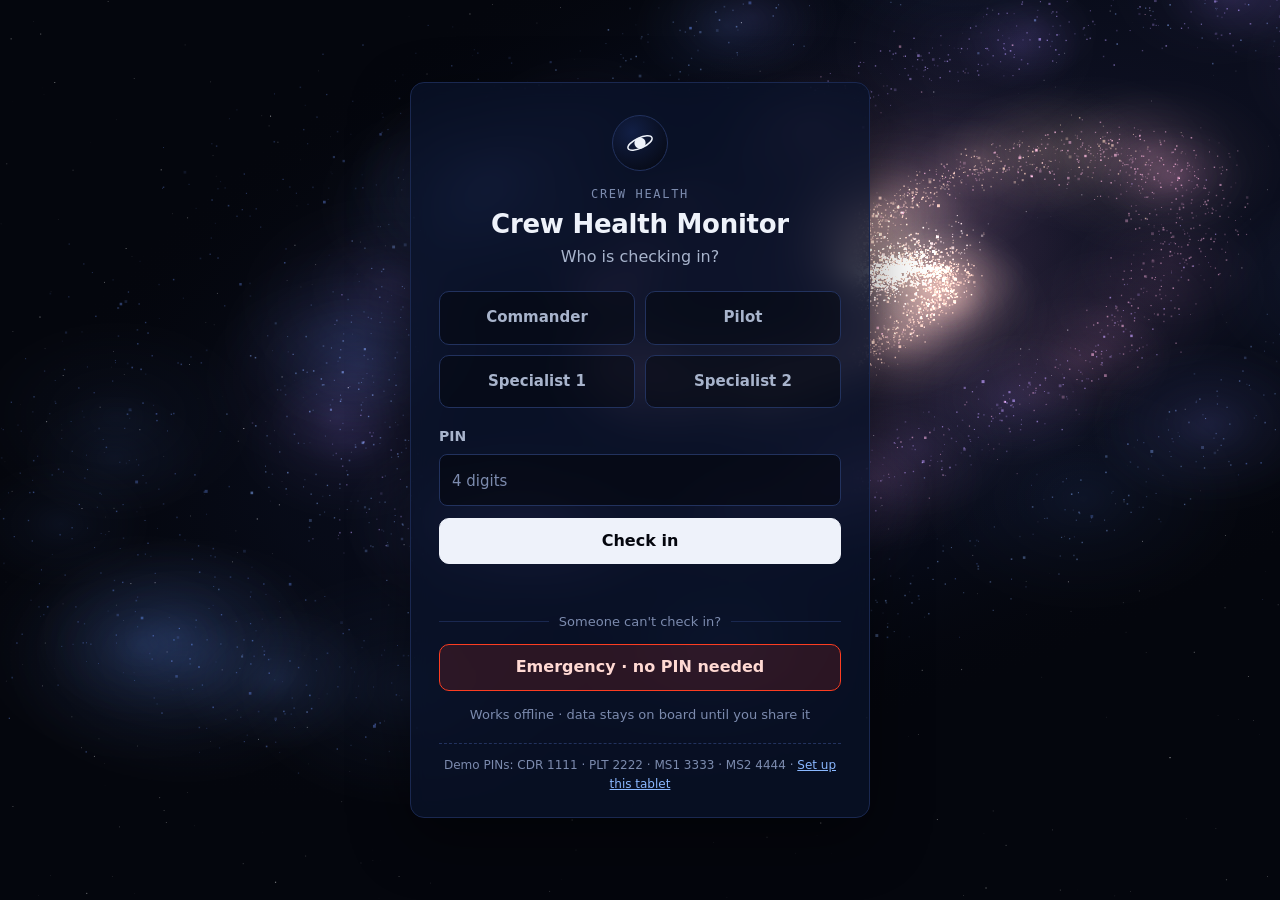
==== commit 124dd70d: "final working model" ====
--- a/history.html
+++ b/history.html
@@ -6,7 +6,7 @@
   <title>History &amp; Notes · Crew Health</title>
   <meta name="description" content="Mission archive of alerts, symptoms, tests, messages and personal notes for one crew member.">
   <link rel="stylesheet" href="css/global.css">
-  <link rel="stylesheet" href="history.css">
+  <link rel="stylesheet" href="css/history.css">
 </head>
 <body>
   <a class="skip-link" href="#main">Skip to content</a>
@@ -14,7 +14,7 @@
   <div class="shell">
     <!-- Side menu: matches the wireframe's left menu on every screen -->
     <aside class="sidebar" aria-label="App">
-      <a class="brand" href="#" aria-label="Crew Health home">
+      <a class="brand" href="home.html" aria-label="Crew Health home">
         <span class="brand-mark" aria-hidden="true">
           <svg viewBox="0 0 32 32" width="28" height="28"><circle cx="16" cy="16" r="6" fill="currentColor"/><ellipse cx="16" cy="16" rx="14" ry="5.5" fill="none" stroke="currentColor" stroke-width="1.6" transform="rotate(-25 16 16)"/></svg>
         </span>
@@ -22,30 +22,30 @@
       </a>
       <nav class="app-nav" aria-label="Main">
         <ul>
-          <li><a href="#">Home</a></li>
-          <li><a href="#">Vitals</a></li>
-          <li><a href="#">Tests</a></li>
-          <li><a href="#">Symptoms</a></li>
-          <li><a href="#" aria-current="page">History</a></li>
-          <li><a href="#">Comms</a></li>
+          <li><a href="home.html">Home</a></li>
+          <li><a href="vitals.html">Vitals</a></li>
+          <li><a href="tests.html">Tests</a></li>
+          <li><a href="symptoms.html">Symptoms</a></li>
+          <li><a href="history.html" aria-current="page">History</a></li>
+          <li><a href="comms.html">Comms</a></li>
         </ul>
       </nav>
       <div class="crew-card">
-        <span class="crew-role">Commander</span>
-        <span class="crew-day">Mission day <strong>142</strong></span>
+        <span class="crew-role" id="crew-role">Commander</span>
+        <span class="crew-day">Mission day <strong id="mission-day">142</strong></span>
       </div>
     </aside>
 
     <main id="main" class="main" tabindex="-1">
       <!-- Header -->
       <header class="hero">
-        <p class="eyebrow">Mission archive <span class="sample-tag" title="Entries are examples until the NASA dataset is loaded">Sample data</span></p>
+        <p class="eyebrow">Mission archive <span class="sample-tag" title="Today comes from your saved data; older entries are examples until the NASA dataset is loaded">Older entries are samples</span></p>
         <h1>History &amp; notes</h1>
         <p class="intro">Everything that happened to your health on this mission, in order: alerts, symptoms, tests and messages. Add notes about anything the numbers miss. Notes stay on board unless you choose to share them.</p>
 
         <dl class="mission-strip">
-          <div><dt>Mission day</dt><dd>142</dd></div>
-          <div><dt>Crew</dt><dd>Commander</dd></div>
+          <div><dt>Mission day</dt><dd id="strip-day">142</dd></div>
+          <div><dt>Crew</dt><dd id="strip-crew">Commander</dd></div>
           <div><dt>Earth link</dt><dd><span class="dot dot-off" aria-hidden="true"></span>Offline · next window 14:20</dd></div>
           <div><dt>Storage</dt><dd>Saved on board</dd></div>
         </dl>
@@ -142,7 +142,12 @@
     </main>
   </div>
 
-  <script src="space-bg.js"></script>
-  <script src="history.js"></script>
+  <script src="js/space-bg.js"></script>
+  <script src="js/data.js"></script>
+  <script src="data/crew-labs.js"></script>
+  <script src="js/session.js"></script>
+  <script src="js/scoring.js"></script>
+  <script src="js/labs.js"></script>
+  <script src="js/history.js"></script>
 </body>
 </html>
--- a/css/history.css
+++ b/css/history.css
@@ -0,0 +1,170 @@
+/* History & Notes — page-only styles.
+   Shared look (tokens, shell, header, panels, chips, badges, galaxy) lives in global.css. */
+
+/* ---------- Layout ---------- */
+.layout {
+  display: grid;
+  grid-template-columns: minmax(0, 1.55fr) minmax(300px, 1fr);
+  gap: 20px;
+  margin-top: 20px;
+  align-items: start;
+}
+.side-col { display: grid; gap: 20px; }
+
+/* ---------- Timeline controls ---------- */
+.filters { display: flex; flex-wrap: wrap; gap: 8px; }
+
+.legend {
+  display: flex; flex-wrap: wrap; gap: 6px 18px;
+  margin: 14px 0 6px;
+  font-size: 13px;
+  color: var(--faint);
+}
+.legend > span { display: inline-flex; align-items: center; gap: 7px; }
+
+/* ---------- Timeline ---------- */
+.timeline { margin-top: 8px; }
+
+.day-group { position: relative; padding-top: 14px; }
+.day-head {
+  display: flex; align-items: baseline; gap: 10px;
+  margin: 0 0 10px;
+  font-family: var(--mono);
+  font-size: 12.5px;
+  letter-spacing: .12em;
+  text-transform: uppercase;
+  color: var(--muted);
+  font-weight: 500;
+}
+.day-head .today {
+  font-family: var(--font);
+  text-transform: none; letter-spacing: 0;
+  font-size: 12px;
+  color: var(--text);
+  background: var(--panel-2);
+  border: 1px solid var(--line);
+  padding: 1px 8px; border-radius: 999px;
+}
+
+.entries { list-style: none; margin: 0; padding: 0 0 0 22px; position: relative; }
+.entries::before {
+  content: ""; position: absolute;
+  left: 6px; top: 6px; bottom: 6px;
+  width: 1px;
+  background: linear-gradient(var(--line), var(--line-soft));
+}
+
+.entry { position: relative; padding-bottom: 12px; }
+.entry::before {
+  content: ""; position: absolute;
+  left: -21px; top: 20px;
+  width: 11px; height: 11px; border-radius: 50%;
+  background: var(--bg);
+  border: 2px solid var(--blue);
+}
+.entry[data-tone="act"]::before { border-color: var(--red); background: var(--red); box-shadow: 0 0 0 4px var(--red-soft); }
+.entry[data-tone="watch"]::before { border-color: var(--amber); background: var(--amber); box-shadow: 0 0 0 4px var(--amber-soft); }
+.entry[data-tone="done"]::before { border-color: var(--green); }
+.entry[data-tone="milestone"]::before { border-color: var(--text); background: var(--text); }
+
+.entry-card {
+  padding: 13px 15px;
+  border: 1px solid var(--line-soft);
+  border-radius: 11px;
+  background: rgba(4, 6, 13, .35);
+}
+.entry[data-tone="act"] .entry-card { border-color: rgba(252, 61, 33, .55); background: linear-gradient(90deg, var(--red-soft), rgba(4,6,13,.35) 60%); }
+.entry[data-tone="watch"] .entry-card { border-color: rgba(245, 185, 66, .4); }
+
+.entry-meta {
+  display: flex; align-items: center; gap: 8px; flex-wrap: wrap;
+  font-family: var(--mono);
+  font-size: 12px;
+  letter-spacing: .08em;
+  text-transform: uppercase;
+  color: var(--faint);
+}
+.entry-meta .ico { width: 15px; height: 15px; color: var(--muted); }
+.entry-meta time { margin-left: auto; letter-spacing: .04em; }
+
+.entry h3 { font-size: 16px; font-weight: 600; margin: 5px 0 3px; }
+.entry p { margin: 0; color: var(--muted); font-size: 15px; }
+.entry .entry-link { font-size: 14px; }
+
+.badges { display: flex; flex-wrap: wrap; gap: 6px; margin-top: 10px; }
+
+.reveal { animation: reveal .5s ease-out; }
+@keyframes reveal { from { opacity: 0; transform: translateY(-4px); } to { opacity: 1; transform: none; } }
+
+/* ---------- Composer ---------- */
+.composer h2 { margin-bottom: 14px; }
+
+.composer input[type="text"],
+.composer textarea,
+.search input {
+  width: 100%;
+  background: rgba(4, 6, 13, .6);
+  border: 1px solid var(--line);
+  border-radius: var(--radius-sm);
+  padding: 10px 12px;
+  color: var(--text);
+}
+.composer input[type="text"] { margin-bottom: 14px; }
+.composer textarea { resize: vertical; min-height: 130px; line-height: 1.5; }
+.composer input::placeholder,
+.composer textarea::placeholder,
+.search input::placeholder { color: var(--faint); }
+.composer input:focus,
+.composer textarea:focus,
+.search input:focus { border-color: var(--muted); }
+.composer textarea[aria-invalid="true"] { border-color: var(--red); }
+
+.field-foot { display: flex; justify-content: space-between; gap: 10px; margin: 5px 0 14px; min-height: 20px; }
+.char-count { font-family: var(--mono); font-size: 12px; color: var(--faint); margin-left: auto; }
+.field-error { font-size: 13px; color: #ffb4a6; }
+
+.visibility { border: 0; padding: 0; margin: 0 0 16px; }
+
+.save-status { margin: 10px 0 0; font-size: 13.5px; color: #c7f3df; min-height: 20px; }
+
+/* ---------- Notes ---------- */
+.search { position: relative; margin-bottom: 14px; }
+.search .ico { position: absolute; left: 11px; top: 50%; transform: translateY(-50%); color: var(--faint); }
+.search input { padding-left: 36px; }
+
+.notes-list { list-style: none; margin: 0; padding: 0; display: grid; gap: 10px; }
+.note {
+  padding: 13px 15px;
+  border: 1px solid var(--line-soft);
+  border-radius: 11px;
+  background: rgba(4, 6, 13, .35);
+  scroll-margin-top: 20px;
+}
+.note:target, .note.flash { border-color: var(--muted); }
+.note-meta {
+  display: flex; align-items: center; justify-content: space-between; gap: 8px; flex-wrap: wrap;
+  font-family: var(--mono);
+  font-size: 12px; letter-spacing: .06em;
+  color: var(--faint);
+  text-transform: uppercase;
+}
+.note h3 { font-size: 15.5px; font-weight: 600; margin: 5px 0 3px; }
+.note p { margin: 0; color: var(--muted); font-size: 14.5px; white-space: pre-line; overflow-wrap: anywhere; }
+.note .badge { text-transform: none; letter-spacing: 0; font-family: var(--font); }
+
+/* ---------- Responsive ---------- */
+@media (max-width: 1080px) {
+  .layout { grid-template-columns: minmax(0, 1fr); }
+  .side-col { grid-template-columns: repeat(2, minmax(0, 1fr)); align-items: start; }
+}
+
+@media (max-width: 860px) {
+  .note { scroll-margin-top: 72px; }
+}
+
+@media (max-width: 640px) {
+  .side-col { grid-template-columns: minmax(0, 1fr); }
+  .entries { padding-left: 18px; }
+  .entry::before { left: -17px; }
+  .entries::before { left: 5px; }
+}
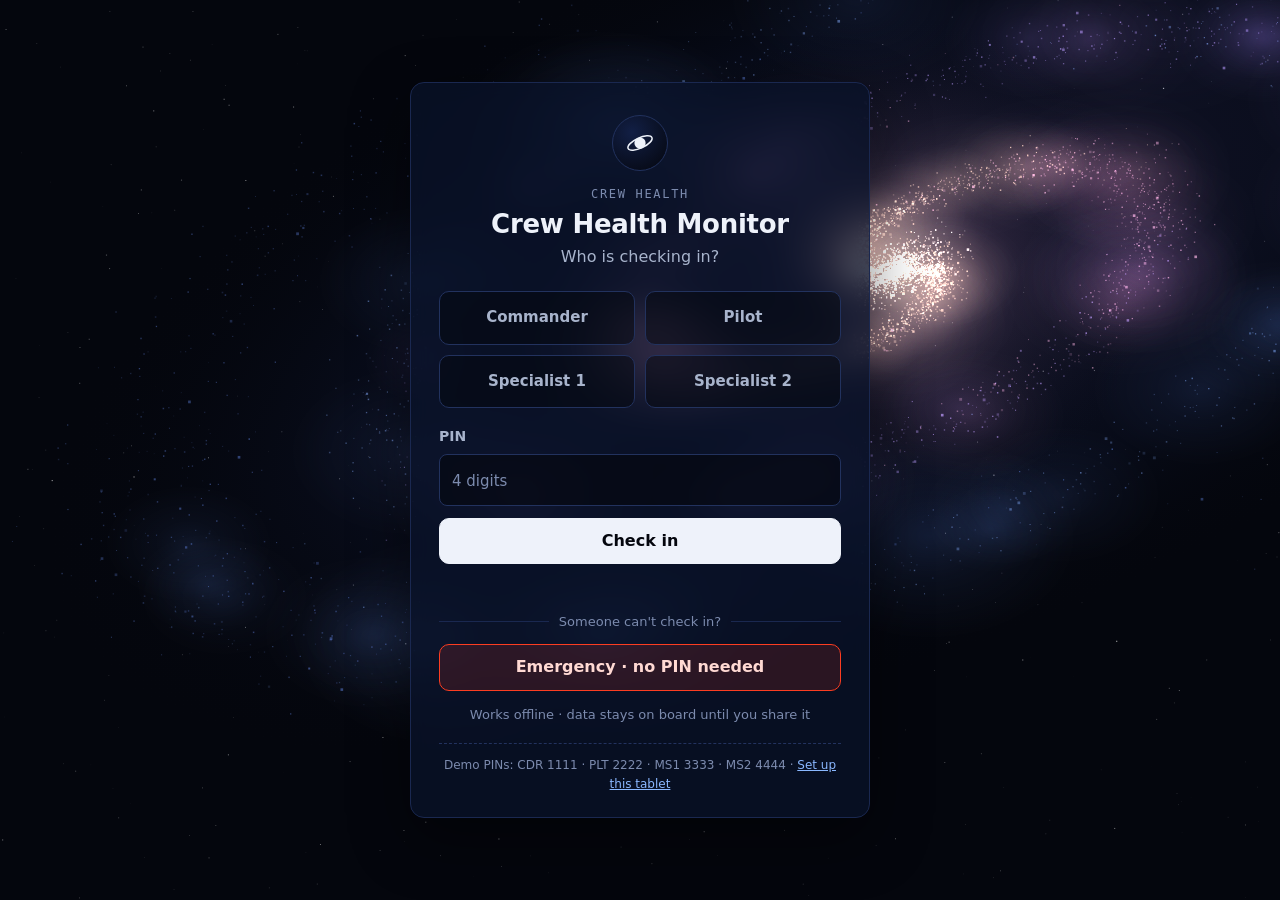
==== commit 7670c309: "added chatbot" ====
--- a/history.html
+++ b/history.html
@@ -7,6 +7,7 @@
   <meta name="description" content="Mission archive of alerts, symptoms, tests, messages and personal notes for one crew member.">
   <link rel="stylesheet" href="css/global.css">
   <link rel="stylesheet" href="css/history.css">
+  <link rel="stylesheet" href="css/bot.css">
 </head>
 <body>
   <a class="skip-link" href="#main">Skip to content</a>
@@ -149,5 +150,6 @@
   <script src="js/scoring.js"></script>
   <script src="js/labs.js"></script>
   <script src="js/history.js"></script>
+  <script src="js/bot.js"></script>
 </body>
 </html>
--- a/css/bot.css
+++ b/css/bot.css
@@ -0,0 +1,220 @@
+/* =====================================================================
+   bot.css — Medi-Bot assistant (floating robot + right-side panel)
+   Uses the colour tokens from global.css.
+   When open, the page is squeezed to make room (body.chat-open).
+   On small screens the panel covers the page instead.
+   ===================================================================== */
+
+:root { --chat-w: 380px; }
+
+/* ---------- Squeeze the page when the panel is open ---------- */
+.shell { transition: margin-right .25s ease; }
+body.chat-open .shell { margin-right: var(--chat-w); }
+
+/* ---------- Floating robot button (bottom-right) ---------- */
+.chat-fab {
+  position: fixed;
+  right: 24px; bottom: 24px;
+  z-index: 40;
+  width: 64px; height: 64px;
+  display: grid; place-items: center;
+  padding: 0;
+  border-radius: 50%;
+  border: 1px solid var(--line);
+  background: var(--panel-2);
+  color: var(--text);
+  cursor: pointer;
+  box-shadow: 0 8px 24px rgba(0, 0, 0, .45), 0 0 0 4px rgba(138, 184, 255, .08);
+  transition: transform .15s ease, box-shadow .15s ease, border-color .15s ease;
+}
+.chat-fab svg { width: 40px; height: 40px; }
+.chat-fab:hover {
+  transform: translateY(-2px);
+  border-color: var(--blue);
+  box-shadow: 0 10px 28px rgba(0, 0, 0, .5), 0 0 0 6px rgba(138, 184, 255, .14);
+}
+.chat-fab:hover svg { animation: chat-bob 1s ease-in-out infinite; }
+body.chat-open .chat-fab { display: none; }
+
+@keyframes chat-bob {
+  0%, 100% { transform: translateY(0); }
+  50% { transform: translateY(-2px); }
+}
+
+/* ---------- Side panel ---------- */
+.chat-panel {
+  position: fixed;
+  top: 0; right: 0; bottom: 0;
+  z-index: 30;
+  width: var(--chat-w);
+  display: flex; flex-direction: column;
+  background: rgba(8, 13, 32, .96);
+  border-left: 1px solid var(--line);
+  backdrop-filter: blur(8px);
+  box-shadow: -12px 0 32px rgba(0, 0, 0, .35);
+  animation: chat-slide .25s ease;
+}
+.chat-panel[hidden] { display: none; }
+
+@keyframes chat-slide {
+  from { transform: translateX(24px); opacity: 0; }
+  to   { transform: none; opacity: 1; }
+}
+
+/* Header */
+.chat-head {
+  display: flex; align-items: center; gap: 10px;
+  padding: 14px 14px 14px 16px;
+  border-bottom: 1px solid var(--line-soft);
+}
+.chat-avatar {
+  width: 38px; height: 38px; flex: none;
+  display: grid; place-items: center;
+  border-radius: 50%;
+  background: var(--panel-2);
+  border: 1px solid var(--line);
+}
+.chat-avatar svg { width: 28px; height: 28px; }
+.chat-title { display: grid; flex: 1; min-width: 0; line-height: 1.25; }
+.chat-title strong { font-size: 16px; }
+.chat-title span { font-size: 12.5px; color: var(--muted); display: flex; align-items: center; gap: 6px; }
+.chat-title span::before {
+  content: ""; width: 7px; height: 7px; border-radius: 50%; background: var(--green);
+}
+.chat-clear,
+.chat-close {
+  border: 1px solid transparent;
+  background: none;
+  color: var(--muted);
+  border-radius: var(--radius-sm);
+  cursor: pointer;
+}
+.chat-clear { font-size: 13px; padding: 4px 8px; }
+.chat-close { width: 34px; height: 34px; display: grid; place-items: center; padding: 0; }
+.chat-close svg { width: 18px; height: 18px; }
+.chat-clear:hover,
+.chat-close:hover { color: var(--text); border-color: var(--line); background: var(--panel); }
+
+/* Messages */
+.chat-log {
+  flex: 1;
+  overflow-y: auto;
+  padding: 16px;
+  display: flex; flex-direction: column; gap: 12px;
+  scrollbar-width: thin;
+  scrollbar-color: var(--line) transparent;
+}
+.chat-msg {
+  max-width: 92%;
+  padding: 10px 13px;
+  border-radius: 14px;
+  font-size: 14.5px;
+  line-height: 1.5;
+  overflow-wrap: anywhere;
+}
+.chat-msg p { margin: 0; }
+.chat-msg p + p,
+.chat-msg p + ul,
+.chat-msg ul + p,
+.chat-msg * + .chat-links,
+.chat-msg * + .chat-suggest,
+.chat-msg * + .chat-note { margin-top: 8px; }
+
+.chat-bot {
+  align-self: flex-start;
+  background: var(--panel);
+  border: 1px solid var(--line-soft);
+  border-bottom-left-radius: 4px;
+}
+.chat-user {
+  align-self: flex-end;
+  background: var(--blue-soft);
+  border: 1px solid rgba(138, 184, 255, .35);
+  border-bottom-right-radius: 4px;
+  color: #e3eeff;
+}
+
+/* Status lists inside answers */
+.chat-list { list-style: none; margin: 0; padding: 0; display: grid; gap: 6px; }
+.chat-list li { display: flex; gap: 8px; align-items: baseline; }
+.chat-dot {
+  width: 8px; height: 8px; flex: none;
+  border-radius: 50%;
+  transform: translateY(-1px);
+  background: var(--blue);
+}
+.lvl-ok .chat-dot { background: var(--green); }
+.lvl-watch .chat-dot { background: var(--amber); }
+.lvl-danger .chat-dot { background: var(--red); box-shadow: 0 0 0 3px var(--red-soft); }
+
+.chat-note { font-size: 12.5px; color: var(--faint); }
+
+.chat-links { display: flex; flex-wrap: wrap; gap: 6px 14px; }
+.chat-link { font-size: 13.5px; font-weight: 600; text-decoration: none; }
+.chat-link:hover { text-decoration: underline; }
+
+/* Suggested questions */
+.chat-suggest { display: flex; flex-wrap: wrap; gap: 6px; }
+.chat-chip {
+  font-size: 13px;
+  text-align: left;
+  cursor: pointer;
+}
+
+/* Typing dots */
+.chat-typing { display: flex; gap: 4px; padding: 13px 14px; }
+.chat-typing span {
+  width: 6px; height: 6px; border-radius: 50%;
+  background: var(--muted);
+  animation: chat-dots 1s infinite ease-in-out;
+}
+.chat-typing span:nth-child(2) { animation-delay: .15s; }
+.chat-typing span:nth-child(3) { animation-delay: .3s; }
+@keyframes chat-dots {
+  0%, 80%, 100% { opacity: .3; transform: none; }
+  40% { opacity: 1; transform: translateY(-3px); }
+}
+
+/* Input area */
+.chat-foot {
+  padding: 12px 14px 14px;
+  border-top: 1px solid var(--line-soft);
+}
+.chat-form { display: flex; gap: 8px; }
+.chat-input {
+  flex: 1; min-width: 0;
+  padding: 10px 14px;
+  background: var(--panel);
+  border: 1px solid var(--line);
+  border-radius: 999px;
+  outline: none;
+}
+.chat-input::placeholder { color: var(--faint); }
+.chat-input:focus { border-color: var(--muted); }
+.chat-send {
+  width: 42px; height: 42px; flex: none;
+  display: grid; place-items: center;
+  padding: 0;
+  border: 0; border-radius: 50%;
+  background: var(--text); color: var(--bg);
+  cursor: pointer;
+}
+.chat-send svg { width: 18px; height: 18px; }
+.chat-send:hover { background: #fff; box-shadow: 0 0 0 4px rgba(255, 255, 255, .08); }
+.chat-disclaimer {
+  margin: 8px 2px 0;
+  font-size: 11.5px;
+  line-height: 1.4;
+  color: var(--faint);
+}
+
+/* ---------- Narrower screens: panel covers the page ---------- */
+@media (max-width: 1100px) {
+  :root { --chat-w: 340px; }
+}
+@media (max-width: 860px) {
+  body.chat-open .shell { margin-right: 0; }
+  .chat-panel { width: 100%; z-index: 50; }
+  .chat-fab { right: 16px; bottom: 16px; width: 56px; height: 56px; }
+  .chat-fab svg { width: 34px; height: 34px; }
+}
